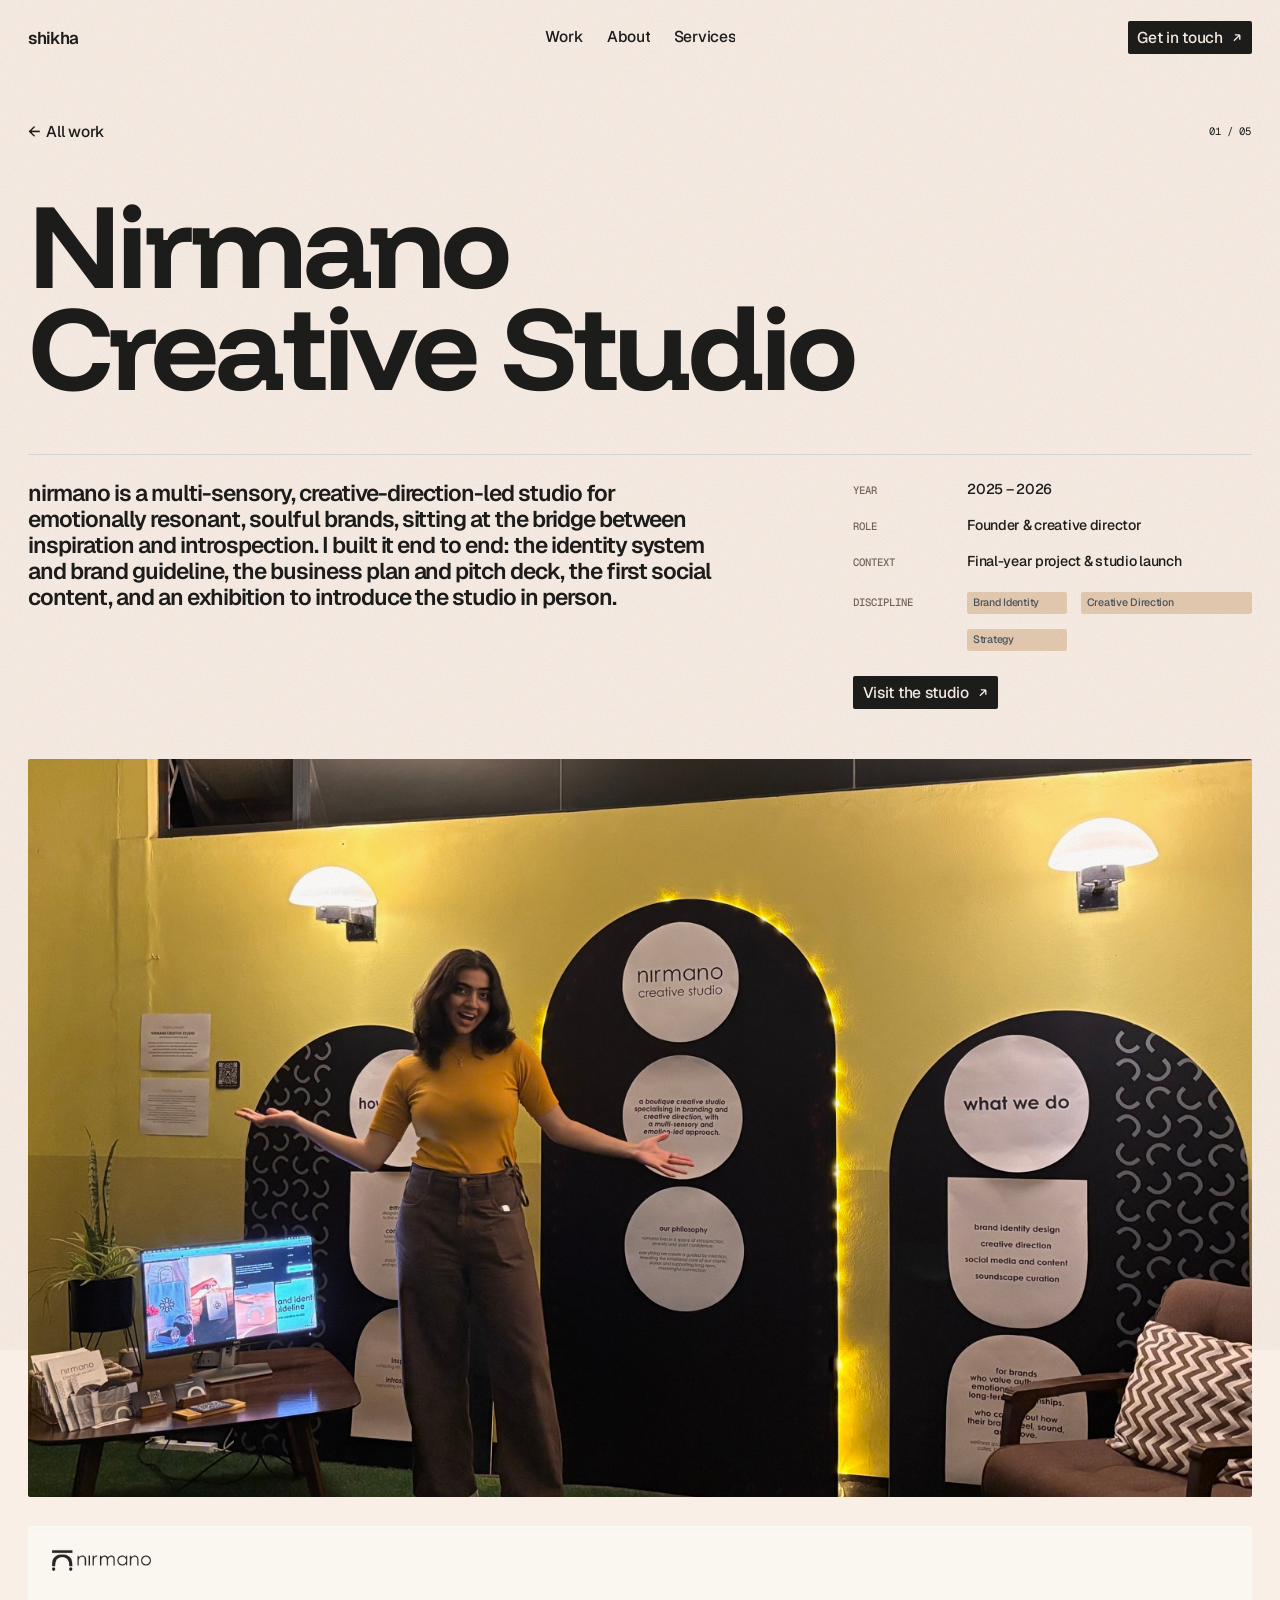
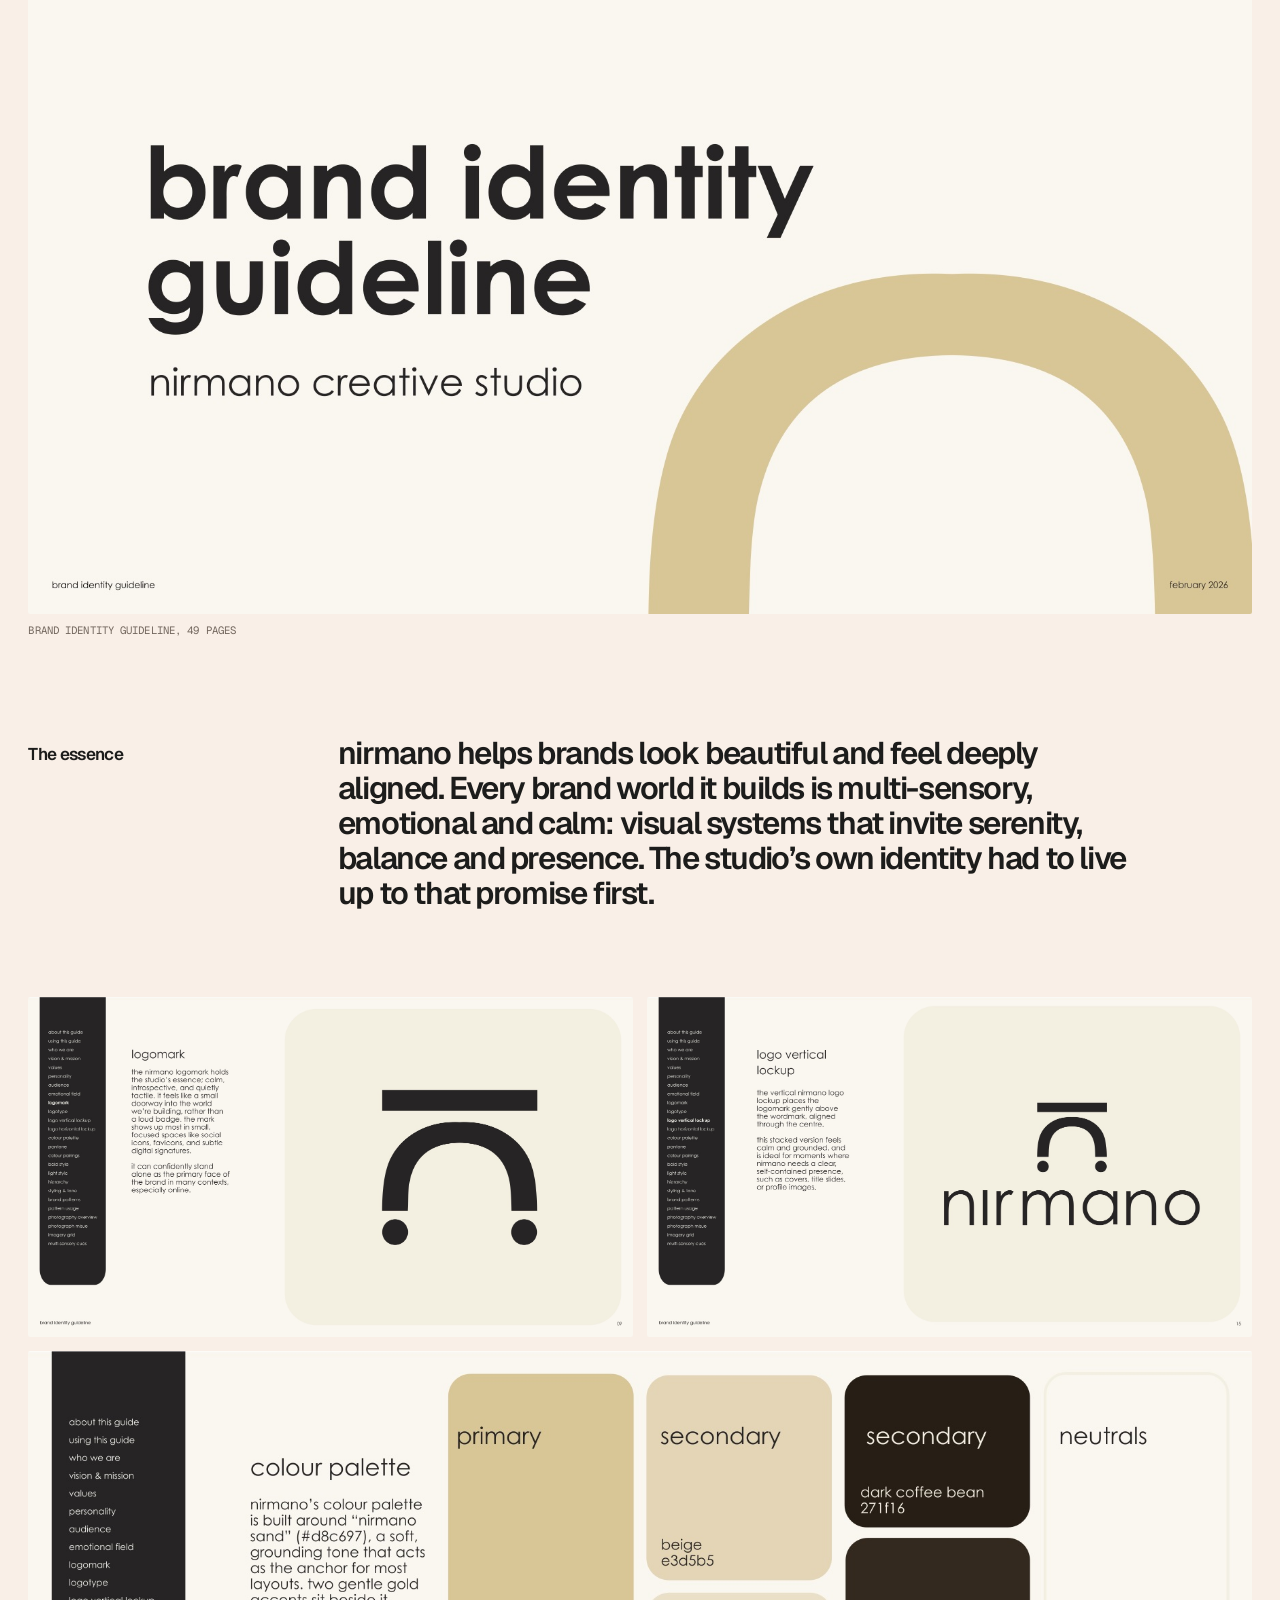
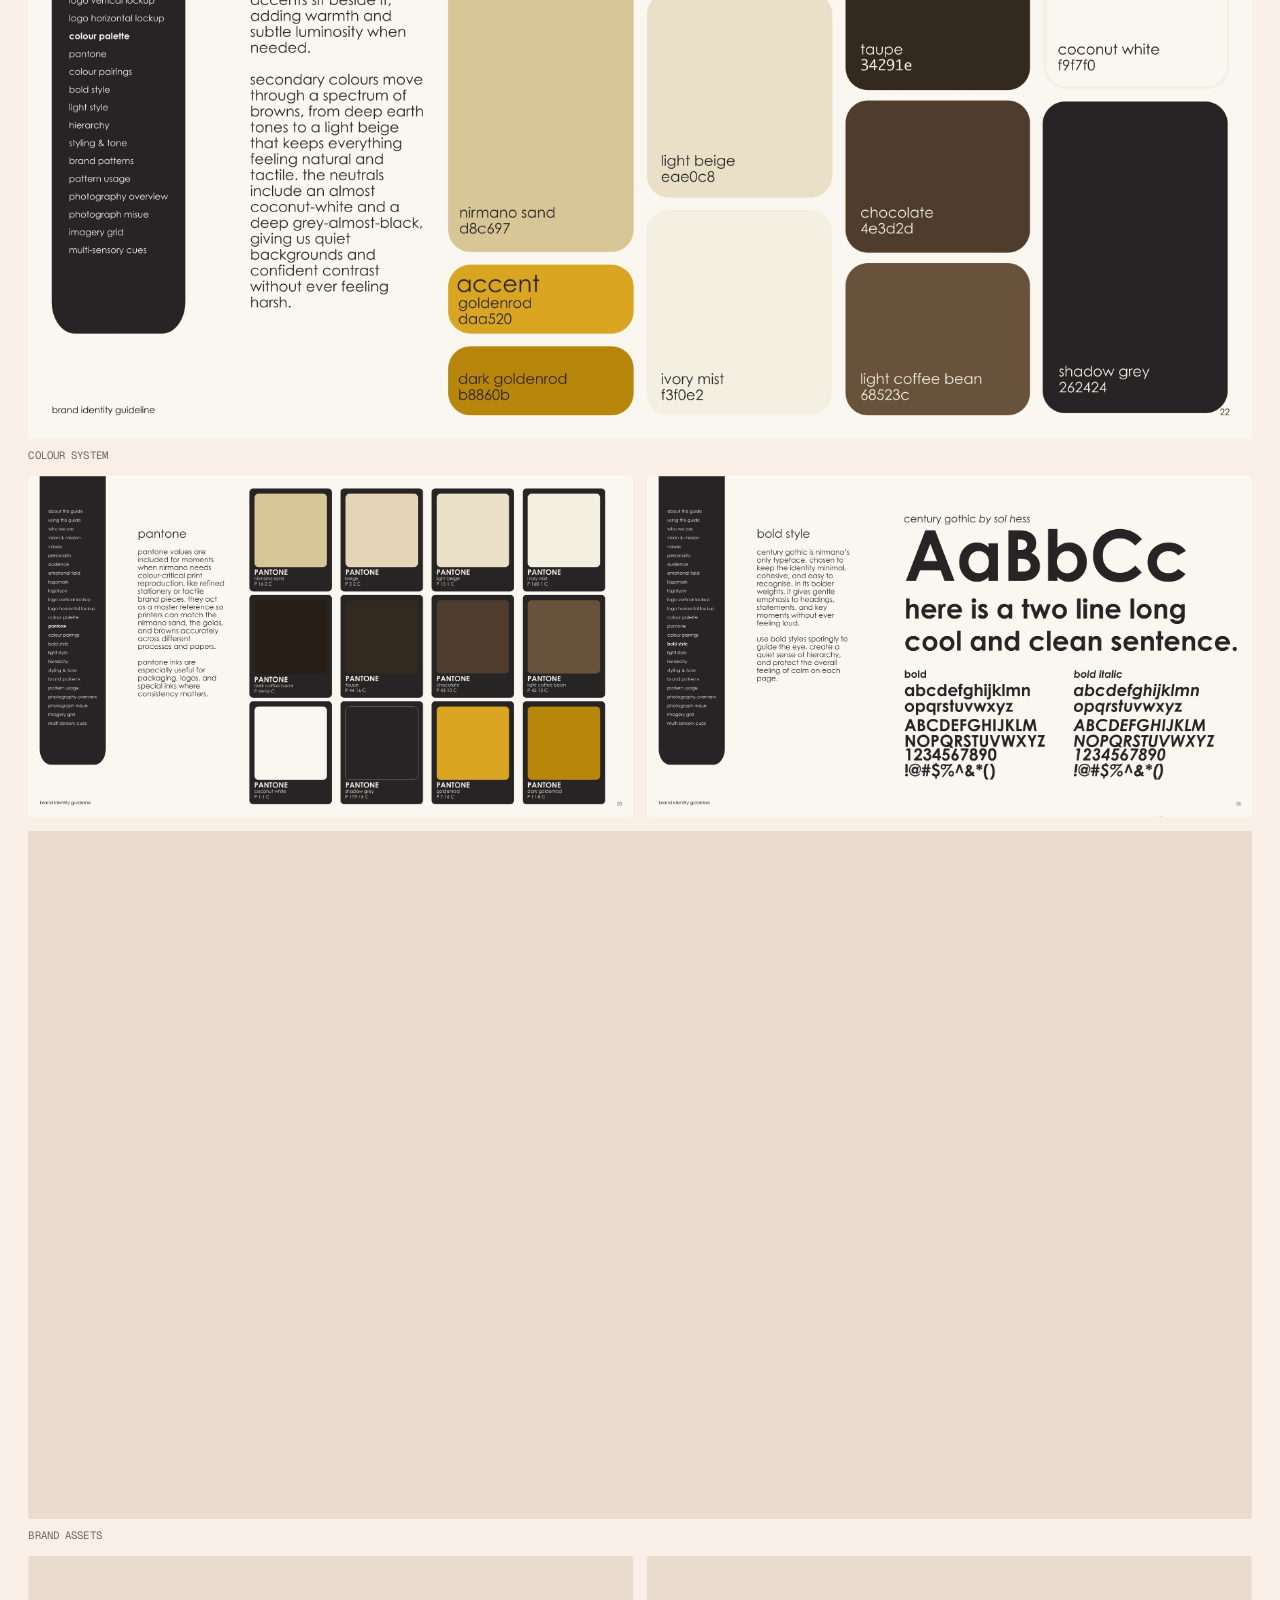
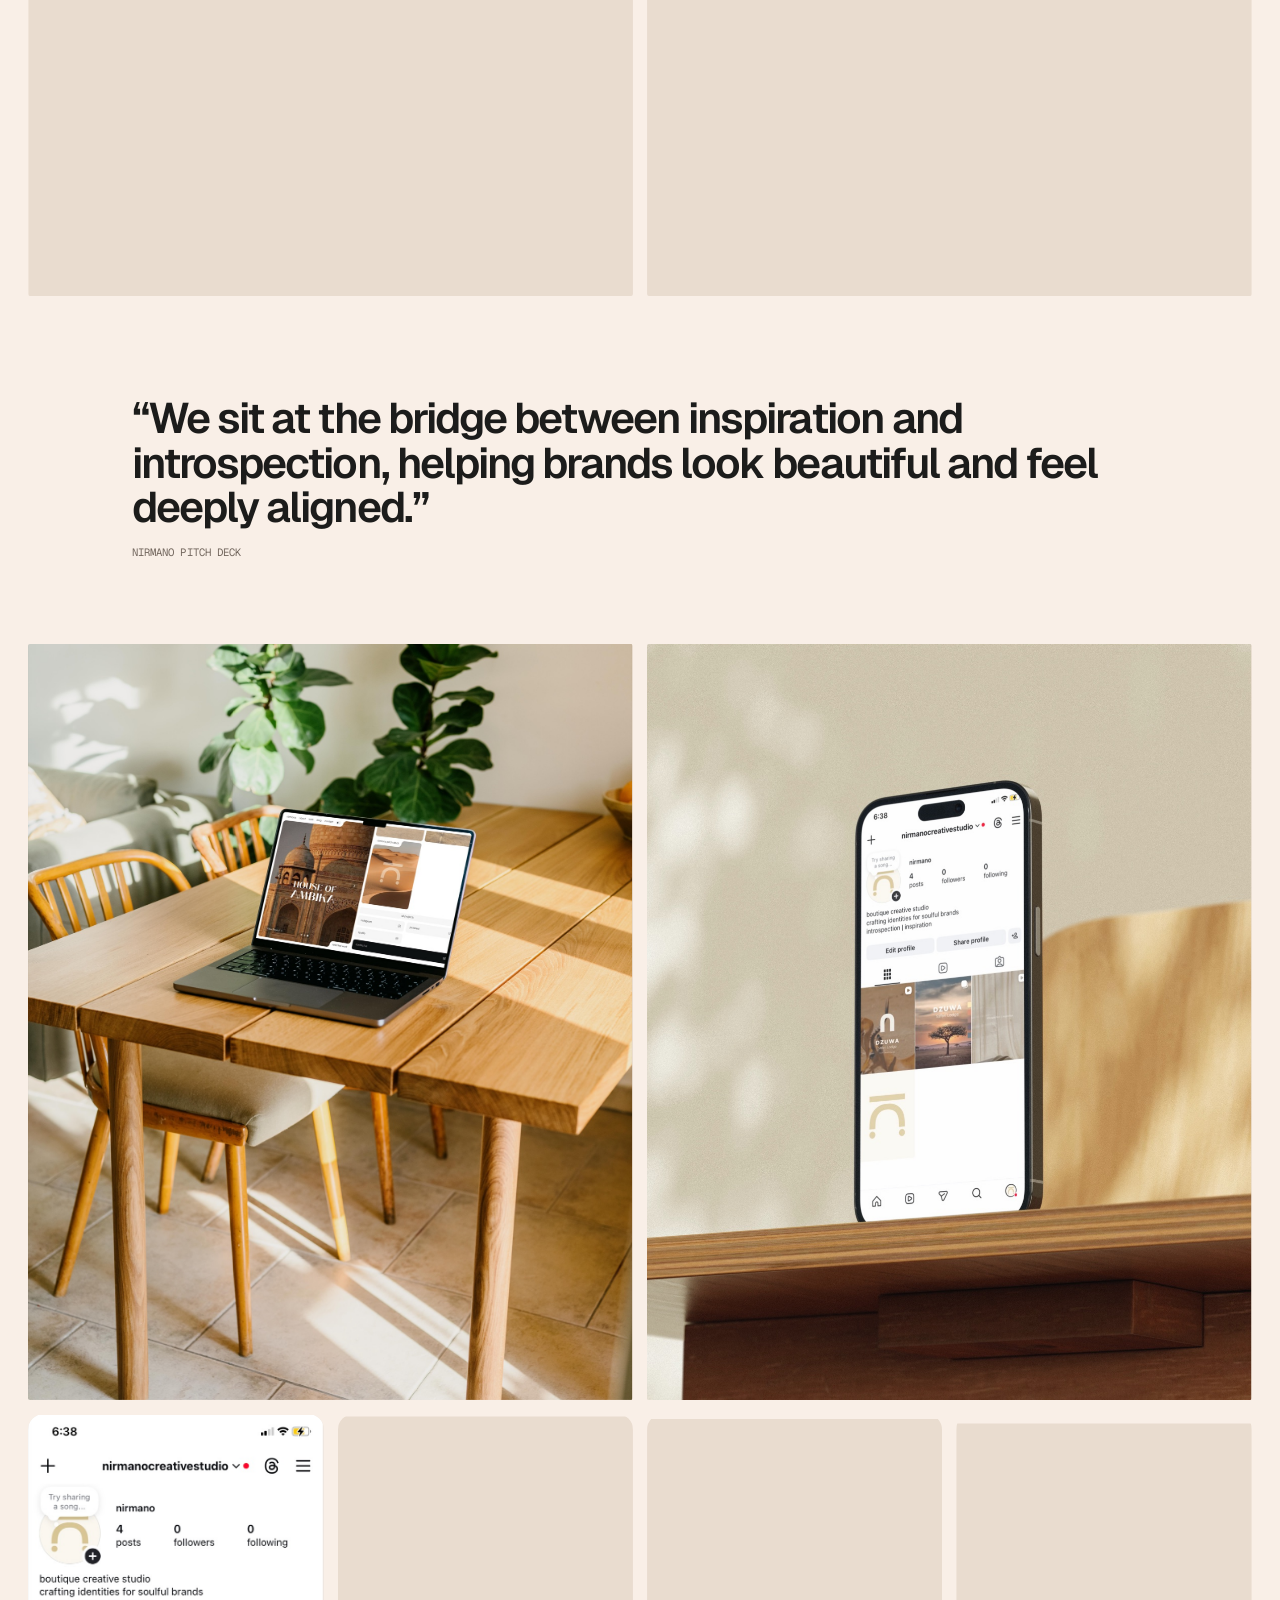
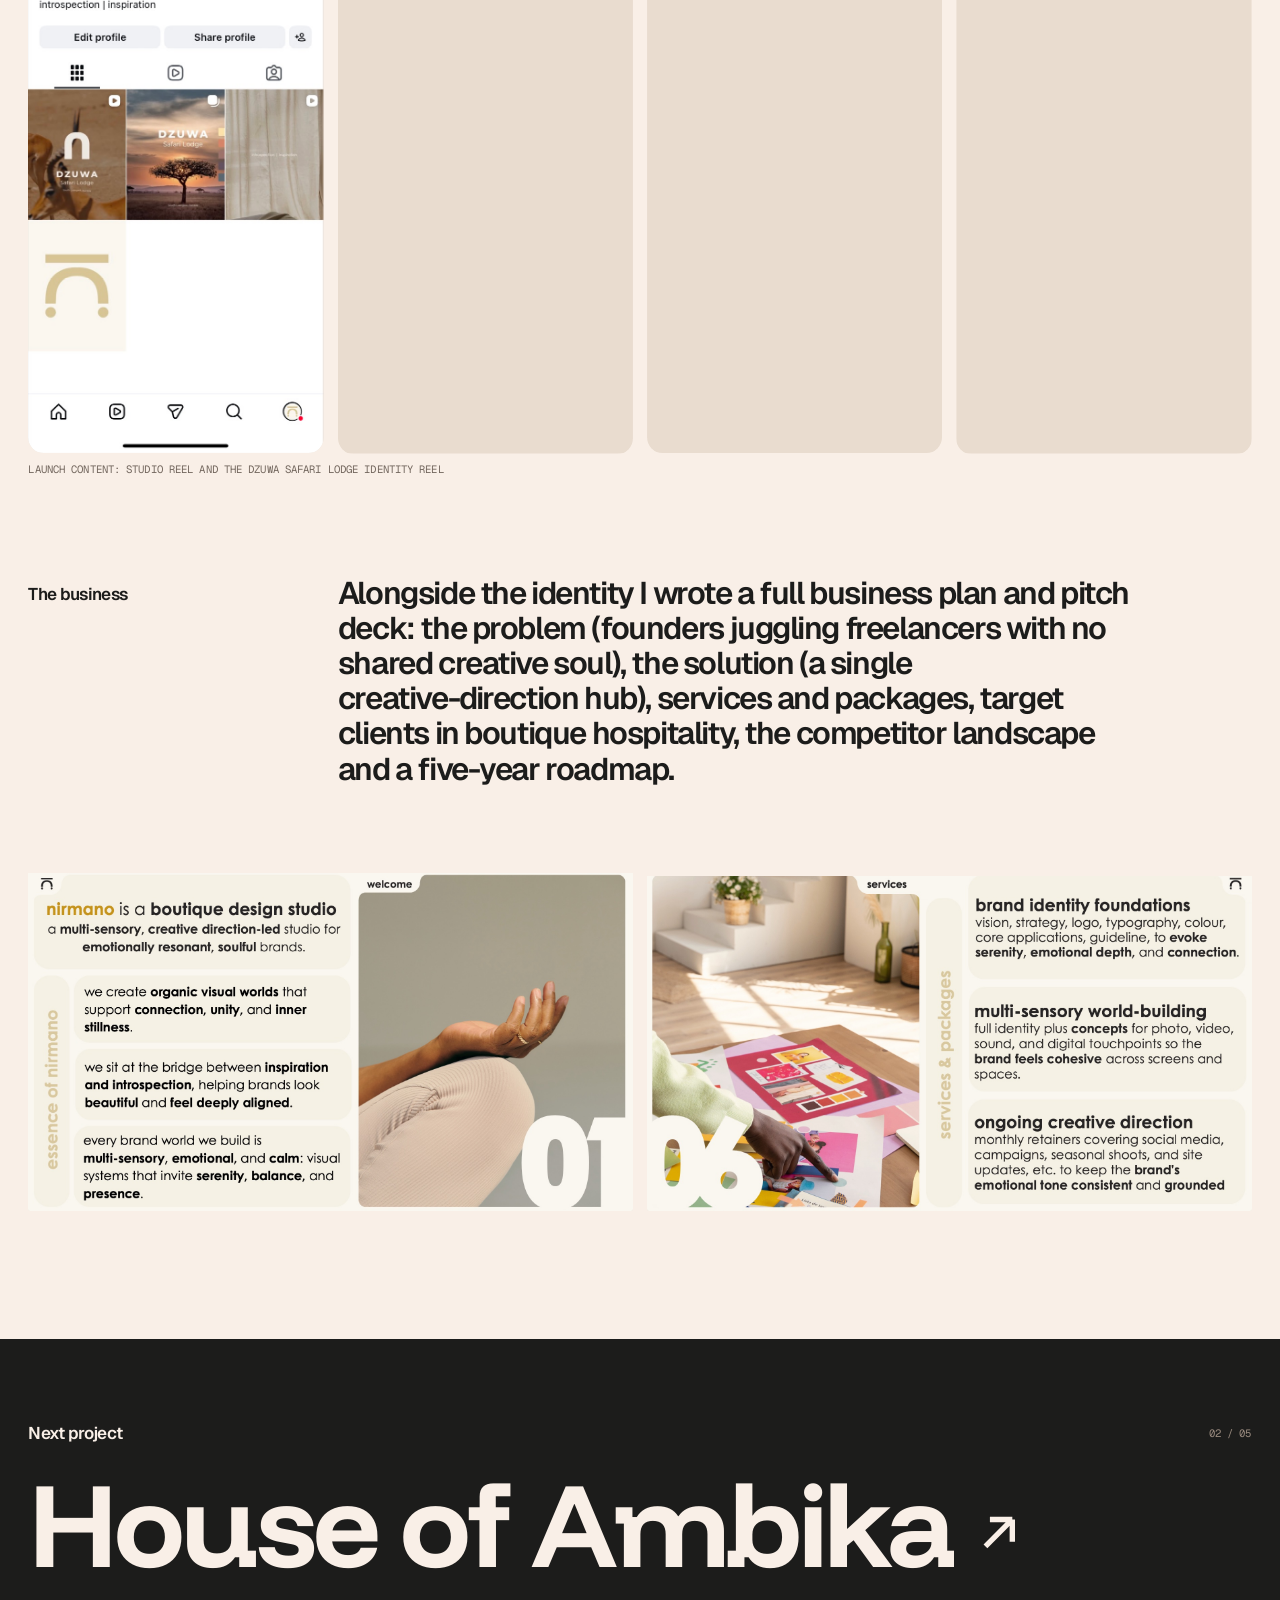
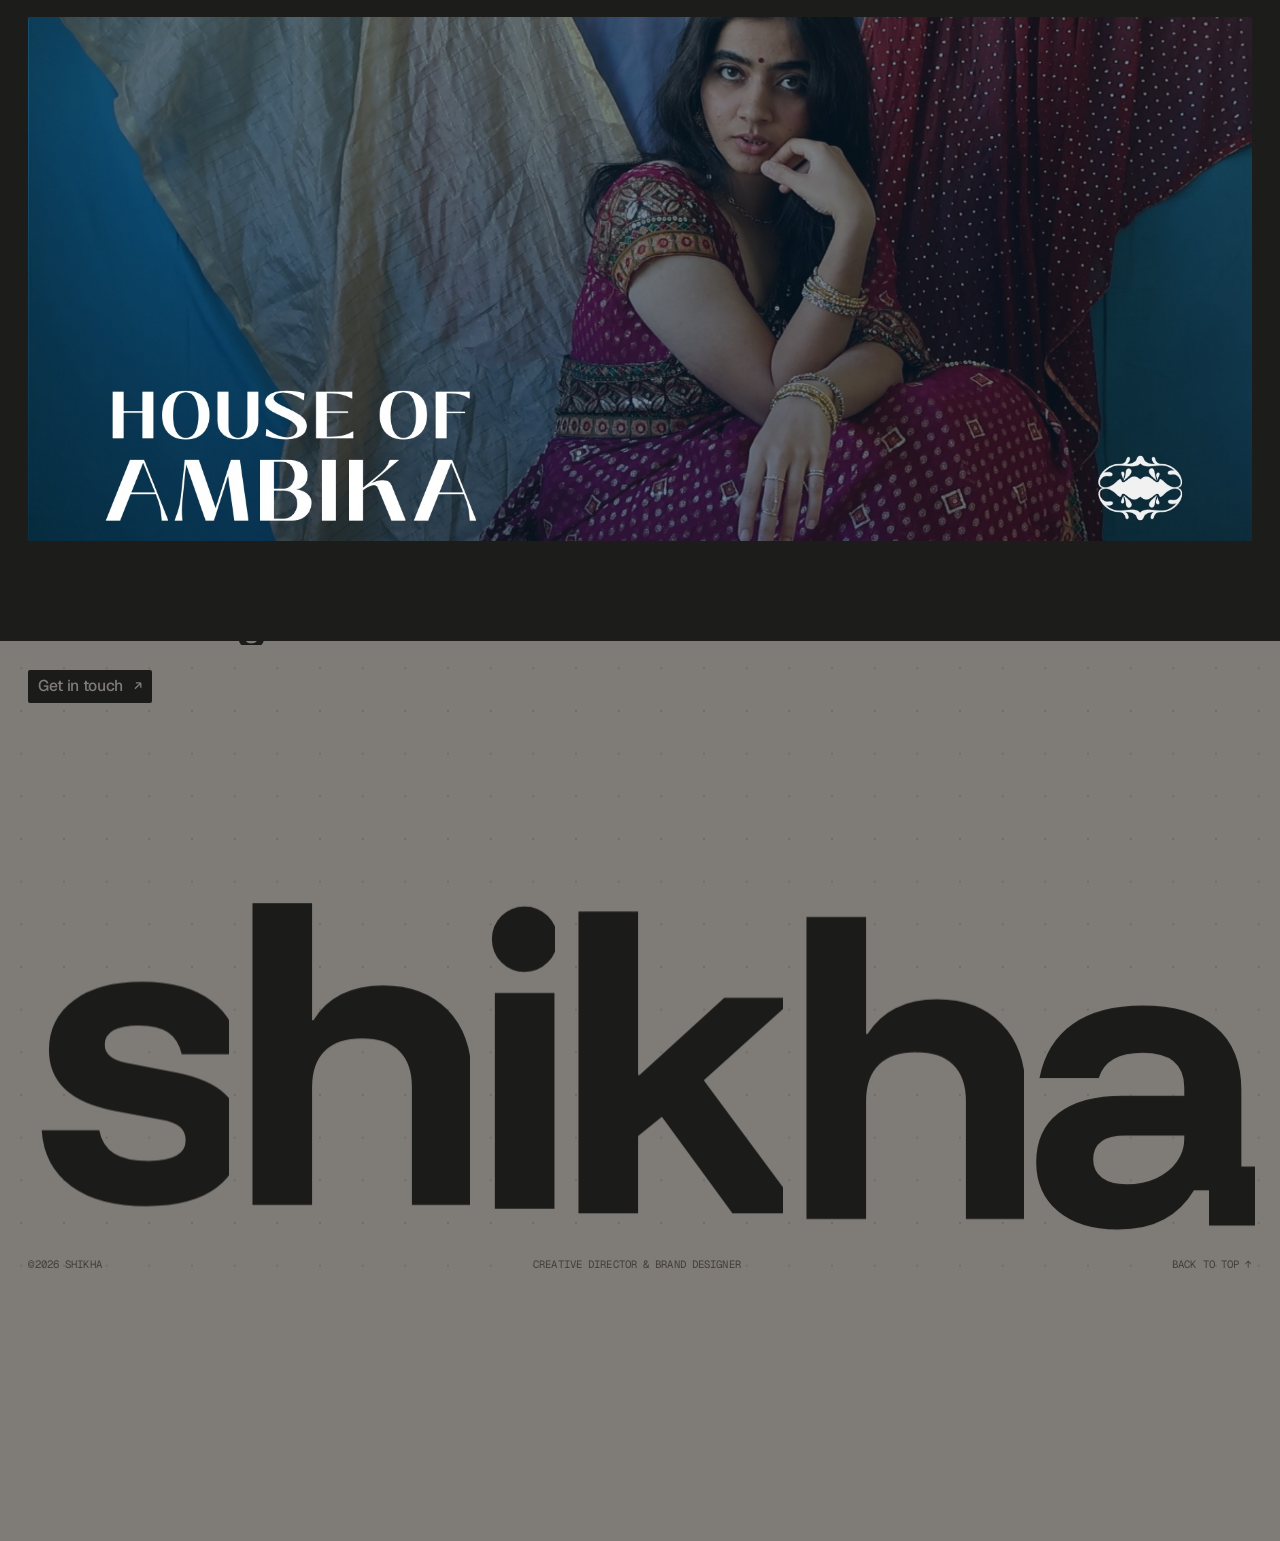
==== work.html @ 26a270e4 "Portfolio site: home, case studies, motion and content Static HTML/CSS/JS portfolio for shikha: WebG" ====
<!DOCTYPE html>
<html lang="en">
<head>
  <meta charset="utf-8">
  <meta name="viewport" content="width=device-width, initial-scale=1, viewport-fit=cover">
  <title>work | shikha</title>
  <meta name="description" content="Case study by shikha, creative director and brand designer.">
  <meta name="theme-color" content="#f9efe7">
  <meta property="og:type" content="article">
  <meta property="og:title" content="shikha | work">
  <meta property="og:image" content="/assets/og.jpg">
  <meta name="twitter:card" content="summary_large_image">
  <link rel="icon" href="assets/favicon.svg" type="image/svg+xml">
  <link rel="apple-touch-icon" href="assets/apple-touch-icon.png">
  <link rel="preconnect" href="https://fonts.googleapis.com">
  <link rel="preconnect" href="https://fonts.gstatic.com" crossorigin>
  <link href="https://fonts.googleapis.com/css2?family=Funnel+Display:wght@400..800&family=Geist+Mono:wght@400;500&family=Geist:wght@300..700&display=swap" rel="stylesheet">
  <link rel="stylesheet" href="css/style.css">
  <script>document.documentElement.classList.add('js');</script>
</head>
<body data-page="project">
  <div class="grain" aria-hidden="true"></div>
  <div data-chrome-top></div>

  <main id="top">
    <section class="cs-hero" data-theme-section="light">
      <div class="container">
        <div class="cs-hero__top">
          <a class="cs-back" href="index.html#work" data-transition-link><span class="cs-back__arrow" aria-hidden="true">←</span> <span data-roll>All work</span></a>
          <span class="mono" data-cs-count></span>
        </div>
        <h1 class="cs-title" data-cs-title></h1>
        <div class="cs-hero__grid">
          <p class="cs-intro" data-cs-intro></p>
          <dl class="cs-facts" data-cs-facts></dl>
        </div>
      </div>
    </section>

    <div class="cs-cover" data-cs-cover></div>

    <section class="cs-body" data-theme-section="light">
      <div class="container" data-cs-blocks></div>
    </section>

    <section class="cs-next section-dark" data-theme-section="dark" data-cs-next></section>
  </main>

  <div data-chrome-bottom></div>

  <script src="js/vendor/gsap.min.js"></script>
  <script src="js/vendor/ScrollTrigger.min.js"></script>
  <script src="js/vendor/SplitText.min.js"></script>
  <script src="js/vendor/lenis.min.js"></script>
  <script src="js/content.js"></script>
  <script src="js/main.js"></script>
</body>
</html>
---- css/style.css ----
/* =====================================================================
   Shikha Jaswal: portfolio
   ===================================================================== */

/* ---------- Tokens & fluid scaling ---------- */
:root {
  --light-bg: #f9efe7;
  --dark-bg: #1c1c1b;
  --lighter-black: #2b2b2b;
  --p: #998a7e;
  --p-dark: #73675e;
  --tag-bg: #e5ccb2;
  --tag-text: #4b5563;
  --divider: #d9d9d9;
  --divider-dark: #34332f;

  --font-sans: 'Geist', Arial, sans-serif;
  --font-mono: 'Geist Mono', ui-monospace, Menlo, monospace;
  --font-display: 'Funnel Display', 'Geist', Arial, sans-serif;

  --ease-out: cubic-bezier(.16, 1, .3, 1);
  --ease-in-out: cubic-bezier(.76, 0, .24, 1);

  --gutter: 2em;
  --gap: 1em;

  /* Fluid type: 16px at a 1440px-wide design, scaling with the viewport */
  --size-unit: 16;
  --size-container-ideal: 1440;
  --size-container-min: 992px;
  --size-container-max: 1920px;
  --size-container: clamp(var(--size-container-min), 100vw, var(--size-container-max));
  --size-font: calc(var(--size-container) / (var(--size-container-ideal) / var(--size-unit)));
}
@media (max-width: 991px) { :root { --size-container-ideal: 834; --size-container-min: 768px; --size-container-max: 991px; } }
@media (max-width: 767px) { :root { --size-container-ideal: 550; --size-container-min: 480px; --size-container-max: 767px; --gutter: 1.25em; } }
@media (max-width: 479px) { :root { --size-container-ideal: 390; --size-container-min: 320px; --size-container-max: 479px; --gutter: 1em; } }

/* ---------- Reset ---------- */
*, *::before, *::after { box-sizing: border-box; }
html, body { margin: 0; padding: 0; }
html { -webkit-text-size-adjust: 100%; background: var(--light-bg); }
body {
  font-family: var(--font-sans);
  font-size: var(--size-font);
  font-weight: 500;
  line-height: 1.4;
  color: var(--dark-bg);
  background: var(--light-bg);
  -webkit-font-smoothing: antialiased;
  -moz-osx-font-smoothing: grayscale;
  overflow-x: clip;
}
h1, h2, h3, h4, p, figure, dl, dd, ol, ul { margin: 0; padding: 0; }
ol, ul { list-style: none; }
a { color: inherit; text-decoration: none; }
button { font: inherit; color: inherit; background: none; border: 0; padding: 0; cursor: pointer; }
img, video { display: block; max-width: 100%; }
::selection { background: var(--tag-bg); color: var(--dark-bg); }
:focus-visible { outline: 2px solid currentColor; outline-offset: 3px; }

/* Lenis */
html.lenis, html.lenis body { height: auto; }
.lenis.lenis-stopped { overflow: clip; }
.lenis.lenis-smooth [data-lenis-prevent] { overscroll-behavior: contain; }

/* Cover the page until JS has rendered (prevents flashes) */
html.js:not(.is-ready) body::after {
  content: ''; position: fixed; inset: 0; z-index: 200; background: var(--light-bg);
}
html.js:not(.is-ready) body[data-page="project"]::after { background: var(--dark-bg); }

/* ---------- Paper grain (whole site) ---------- */
.grain {
  position: fixed; inset: -50%; z-index: 100; pointer-events: none;
  width: 200%; height: 200%;
  background-image: url("data:image/svg+xml,%3Csvg xmlns='http://www.w3.org/2000/svg' width='240' height='240'%3E%3Cfilter id='n'%3E%3CfeTurbulence type='fractalNoise' baseFrequency='.85' numOctaves='3' stitchTiles='stitch'/%3E%3CfeColorMatrix values='0 0 0 0 0.35 0 0 0 0 0.27 0 0 0 0 0.2 0 0 0 .55 0'/%3E%3C/filter%3E%3Crect width='100%25' height='100%25' filter='url(%23n)'/%3E%3C/svg%3E");
  opacity: .22;
  mix-blend-mode: multiply;
}

/* ---------- Layout helpers ---------- */
.container { position: relative; z-index: 1; width: 100%; margin: 0 auto; padding-left: var(--gutter); padding-right: var(--gutter); }
.grid-12 { display: grid; grid-template-columns: repeat(12, minmax(0, 1fr)); column-gap: var(--gap); }
.section-dark { background: var(--dark-bg); color: var(--light-bg); }
.mono { font-family: var(--font-mono); font-size: .75em; font-weight: 400; text-transform: uppercase; letter-spacing: .01em; line-height: 1.2; }
.muted { color: var(--p); }

.label-row { display: grid; grid-template-columns: repeat(12, minmax(0, 1fr)); column-gap: var(--gap); align-items: center; margin-bottom: 2.5em; }
.label { grid-column: 1 / 3; font-size: 1.2em; font-weight: 600; letter-spacing: -.04em; line-height: 1.1; }
.label--light { color: var(--light-bg); }
.label-row__divider { grid-column: 3 / 13; height: 1px; background: var(--divider); transform-origin: left center; }

/* Buttons */
.btn {
  display: inline-flex; align-items: center; gap: .55em;
  background: var(--dark-bg); color: var(--light-bg);
  padding: .4em .55em .4em .6em; border-radius: 2px;
  font-size: 1.1em; font-weight: 500; letter-spacing: -.02em; line-height: 1.3;
  transition: background-color .4s, color .4s;
}
.btn--light { background: var(--light-bg); color: var(--dark-bg); }
.btn__icon { width: .75em; height: .75em; transition: transform .5s var(--ease-out); }
.btn:hover .btn__icon { transform: rotate(45deg); }

.tag { background: var(--tag-bg); color: var(--tag-text); border-radius: .2em; padding: .5em .55em; font-size: .75em; line-height: 1.1; font-weight: 500; white-space: nowrap; }

/* Text roll on hover (letters split by JS) */
.roll { display: inline-flex; overflow: hidden; line-height: 1.3; vertical-align: top; }
.roll__c { display: inline-block; white-space: pre; text-shadow: 0 1.3em currentColor; transition: transform .55s var(--ease-out); transition-delay: calc(var(--i) * 12ms); }
a:hover .roll__c, button:hover .roll__c, [data-roll-hover]:hover .roll__c { transform: translateY(-1.3em); }

/* Underline link */
.u-link { position: relative; }
.u-link::after { content: ''; position: absolute; left: 0; right: 0; bottom: -.05em; height: 1px; background: currentColor; transform: scaleX(0); transform-origin: right; transition: transform .5s var(--ease-out); }
.u-link:hover::after { transform: scaleX(1); transform-origin: left; }

.sr-only { position: absolute !important; width: 1px; height: 1px; padding: 0; margin: -1px; overflow: hidden; clip: rect(0 0 0 0); white-space: nowrap; border: 0; }

/* Split-text helpers */
.line-mask { overflow: clip; padding-bottom: .08em; margin-bottom: -.08em; }

/* =====================================================================
   LOADER
   ===================================================================== */
.loader { position: fixed; inset: 0; z-index: 150; pointer-events: none; }
.loader__bg { position: absolute; inset: 0; background: var(--light-bg); }
.loader__inner { position: absolute; inset: 0; display: grid; place-items: center; }
.loader__word { grid-area: 1 / 1; font-family: var(--font-display); font-weight: 700; font-size: 3.2em; letter-spacing: -.045em; line-height: 1; visibility: hidden; }
.loader__bar { position: absolute; left: var(--gutter); right: var(--gutter); bottom: 2em; height: 1px; background: rgba(28,28,27,.12); }
.loader__progress { height: 100%; background: var(--dark-bg); transform: scaleX(0); transform-origin: left; }
.loader.is-done { display: none; }

/* =====================================================================
   NAV
   ===================================================================== */
.nav {
  position: fixed; top: 0; left: 0; right: 0; z-index: 60;
  display: grid; grid-template-columns: 1fr auto 1fr; align-items: center;
  padding: calc(1.5em + env(safe-area-inset-top, 0px)) var(--gutter) 1.5em;
  color: var(--dark-bg); transition: color .45s;
  pointer-events: none;
}
.nav > * { pointer-events: auto; }
.nav[data-theme-nav="dark"] { color: var(--light-bg); }
.nav__logo { justify-self: start; font-size: 1.2em; font-weight: 600; letter-spacing: -.05em; line-height: 1.2; }
.nav__links { display: flex; gap: 1.5em; font-size: 1.1em; letter-spacing: -.02em; }
.nav__right { justify-self: end; display: flex; align-items: center; gap: .75em; }
.nav .btn { transition: background-color .45s, color .45s; }
.nav[data-theme-nav="dark"] .btn { background: var(--light-bg); color: var(--dark-bg); }
.nav__menu-btn { display: none; font-size: 1.1em; }

.menu {
  position: fixed; inset: 0; z-index: 55; background: var(--dark-bg); color: var(--light-bg);
  display: flex; flex-direction: column; justify-content: flex-end; gap: 2em;
  padding: 6em var(--gutter) calc(2em + env(safe-area-inset-bottom, 0px));
  clip-path: inset(0 0 100% 0); transition: clip-path .7s var(--ease-in-out); visibility: hidden;
}
.menu.is-open { clip-path: inset(0 0 0 0); visibility: visible; }
.menu__links { display: flex; flex-direction: column; gap: .1em; font-size: 3.4em; font-weight: 600; letter-spacing: -.05em; line-height: 1.05; }
.menu__social { display: flex; gap: 1.25em; font-size: 1.1em; color: var(--p); }

/* =====================================================================
   HERO
   ===================================================================== */
.hero { position: relative; height: 100svh; min-height: 34em; overflow: hidden; background: var(--light-bg); display: flex; flex-direction: column; }
.hero__gl { position: absolute; inset: 0; width: 100%; height: 100%; }
.hero__center {
  position: relative; flex: 1 1 auto; z-index: 2;
  display: flex; flex-direction: column; align-items: center; justify-content: center; gap: 1.2em;
  padding: 5em var(--gutter) 1.5em; text-align: center; pointer-events: none;
}
.hero__title, .hero__text { font-size: 1.3em; font-weight: 600; letter-spacing: -.04em; line-height: 1.2; max-width: 27em; }
.hero__title span { display: block; }
.hero__bottom { position: relative; z-index: 2; padding-bottom: 1.25em; }
.hero__label-row { display: flex; justify-content: space-between; align-items: flex-end; }
.hero__divider { height: 1px; background: rgba(28,28,27,.25); margin: .9em 0 .6em; transform-origin: left center; }
.hero__scroll { color: var(--p-dark); }

.bigname {
  font-family: var(--font-display); font-weight: 700; letter-spacing: -.055em; line-height: .78;
  white-space: nowrap; display: flex; justify-content: space-between; gap: .25em;
  font-size: 15vw; /* refined by JS to fit the width exactly */
  padding-top: .06em;
}
.bigname__word { display: inline-flex; }
.bigname .char-mask { overflow: clip; display: inline-block; padding-bottom: .2em; margin-bottom: -.2em; }
.bigname .char { display: inline-block; will-change: transform; }

/* =====================================================================
   SHUTTER TRANSITIONS
   ===================================================================== */
.shutter { position: absolute; inset: 0; z-index: 10; pointer-events: none; display: flex; flex-direction: column; }
.shutter--top { bottom: auto; height: 100vh; }
.shutter--bottom { top: auto; height: 100vh; }
.shutter__row { flex: 1 1 0; background: var(--dark-bg); transform: scaleY(0); margin-bottom: -1px; will-change: transform; }
.shutter[data-shutter-color="light"] .shutter__row { background: var(--light-bg); }
.shutter[data-shutter="reveal"] .shutter__row { transform: scaleY(1); transform-origin: top center; }
.shutter[data-shutter="cover"] .shutter__row { transform-origin: bottom center; }

/* =====================================================================
   STICKY STATEMENTS
   ===================================================================== */
.sticky { position: relative; height: 320vh; background: var(--dark-bg); margin-top: -1px; }
.sticky__container { position: sticky; top: 0; height: 100vh; height: 100svh; display: flex; align-items: center; justify-content: center; padding: 0 var(--gutter); }
.sticky__inner { display: grid; width: 100%; max-width: 50em; text-align: center; }
.sticky__el {
  grid-area: 1 / 1; align-self: center;
  color: var(--light-bg); font-size: 3.6em; font-weight: 600; letter-spacing: -.045em; line-height: 1.02;
  user-select: none; visibility: hidden; text-wrap: balance;
}
.sticky__el .word { white-space: nowrap; }

/* =====================================================================
   WORK
   ===================================================================== */
.work { position: relative; background: var(--light-bg); padding: 7em 0 4em; }
.work__list { display: flex; flex-direction: column; }
.work__item { display: grid; grid-template-columns: repeat(12, minmax(0, 1fr)); column-gap: var(--gap); cursor: pointer; }
.work__media { grid-column: 3 / 9; position: relative; overflow: clip; border-radius: 2px; aspect-ratio: 3 / 2; background: #e9dccf; }
.work__parallax { position: absolute; left: 0; right: 0; top: -9%; bottom: -9%; }
.work__img { width: 100%; height: 100%; object-fit: cover; transition: filter .45s, transform 1.2s var(--ease-out); }
.work__video, .work__slides { position: absolute; inset: 0; z-index: 2; opacity: 0; transition: opacity .45s; pointer-events: none; }
.work__video { width: 100%; height: 100%; object-fit: cover; }
.work__slides img { position: absolute; inset: 0; width: 100%; height: 100%; object-fit: cover; opacity: 0; }
.work__slides img.is-active { opacity: 1; }
.work__item.is-hover .work__img { filter: blur(6px); transform: scale(1.04); }
.work__item.is-hover .work__video, .work__item.is-hover .work__slides { opacity: 1; }

.work__desc { grid-column: 9 / 13; display: flex; flex-direction: column; justify-content: space-between; gap: 2em; }
.work__head { display: flex; flex-direction: column; gap: 1.5em; letter-spacing: -.04em; }
.work__num { font-family: var(--font-mono); font-size: .75em; line-height: 1; color: var(--p-dark); letter-spacing: 0; }
.work__title { font-size: 2em; font-weight: 600; line-height: 1.05; }
.work__p { color: var(--p-dark); line-height: 1.25; max-width: 23.5em; letter-spacing: -.02em; }
.work__meta { display: flex; flex-direction: column; gap: 1em; }
.work__year { color: var(--p-dark); }
.work__tags { display: flex; flex-wrap: wrap; gap: .5em; }
.work__divider-row { display: grid; grid-template-columns: repeat(12, minmax(0, 1fr)); column-gap: var(--gap); }
.work__divider { grid-column: 3 / 13; height: 1px; background: var(--divider); margin: 2.5em 0; transform-origin: left center; }

/* Custom cursor */
.cursor { position: fixed; top: 0; left: 0; z-index: 90; pointer-events: none; }
.cursor__pill {
  display: inline-flex; align-items: center; gap: .5em;
  background: var(--dark-bg); color: var(--light-bg);
  padding: .5em .65em; border-radius: 2px; font-size: .95em; font-weight: 500; letter-spacing: -.02em; white-space: nowrap;
  transform: translate(14px, 14px) scale(0); transform-origin: top left;
  transition: transform .45s var(--ease-out), background-color .3s, color .3s;
}
.cursor[data-state="active"] .cursor__pill { transform: translate(14px, 14px) scale(1); }
.cursor[data-state="active-edge"] .cursor__pill { transform: translate(calc(-100% - 14px), 14px) scale(1); transform-origin: top right; }
.cursor[data-theme="on-image"] .cursor__pill { background: var(--light-bg); color: var(--dark-bg); }

/* =====================================================================
   ABOUT
   ===================================================================== */
.about { position: relative; background: var(--light-bg); padding: 5em 0 16em; }
.about__grid { display: grid; grid-template-columns: repeat(12, minmax(0, 1fr)); column-gap: var(--gap); align-items: start; }
.about__portrait { grid-column: 3 / 6; position: relative; overflow: clip; border-radius: 2px; aspect-ratio: 2 / 3; background: #ece2d8; }
.about__portrait img, .about__photo-media img { position: absolute; left: 0; width: 100%; top: -8%; height: 116%; object-fit: cover; }
.about__content { grid-column: 7 / 13; display: flex; flex-direction: column; gap: 3em; }
.about__lead { font-size: 2.3em; font-weight: 600; letter-spacing: -.045em; line-height: 1.08; }
.about__facts { display: grid; grid-template-columns: 1fr 1fr; gap: 1.75em var(--gap); border-top: 1px solid var(--divider); padding-top: 1.75em; }
.about__facts div { display: flex; flex-direction: column; gap: .5em; }
.about__facts dt { font-family: var(--font-mono); font-size: .75em; text-transform: uppercase; color: var(--p-dark); }
.about__facts dd { font-size: 1.05em; line-height: 1.3; letter-spacing: -.02em; }
.about__photos { display: grid; grid-template-columns: repeat(12, minmax(0, 1fr)); column-gap: var(--gap); margin-top: 9em; align-items: start; }
.about__photo { display: flex; flex-direction: column; gap: .7em; }
.about__photo-media { position: relative; overflow: clip; border-radius: 2px; background: #ece2d8; }
.about__photo:nth-child(1) { grid-column: 1 / 4; margin-top: 12em; }
.about__photo:nth-child(1) .about__photo-media { aspect-ratio: 2 / 3; }
.about__photo:nth-child(2) { grid-column: 5 / 10; }
.about__photo:nth-child(2) .about__photo-media { aspect-ratio: 16 / 10; }
.about__photo:nth-child(3) { grid-column: 10 / 13; margin-top: 22em; }
.about__photo:nth-child(3) .about__photo-media { aspect-ratio: 4 / 5; }
.about__photo figcaption { display: flex; gap: 1em; color: var(--p-dark); }

/* =====================================================================
   SERVICES
   ===================================================================== */
.services { position: relative; padding: 6em 0 7em; margin-top: -1px; }
.services__grid { display: grid; grid-template-columns: repeat(12, minmax(0, 1fr)); column-gap: 2em; align-items: start; }
.services__media { grid-column: 1 / 6; position: sticky; top: 6em; aspect-ratio: 4 / 5; border-radius: 2px; overflow: hidden; background: var(--lighter-black); }
.services__item { position: absolute; inset: 0; clip-path: inset(100% 0 0 0); }
.services__item.is-active { z-index: 2; }
.services__item img, .services__item video { width: 100%; height: 100%; object-fit: cover; }
.services__content { grid-column: 7 / 13; display: flex; flex-direction: column; min-height: 100%; }
.services__list { margin-top: 1.1em; display: flex; flex-direction: column; gap: .12em; font-size: 3.8em; font-weight: 600; letter-spacing: -.05em; line-height: .95; }
.services__list li { display: flex; align-items: flex-start; gap: .35em; opacity: .28; transition: opacity .45s; cursor: default; padding-bottom: .06em; }
.services__list li.is-active { opacity: 1; }
.services__list .services__num { font-family: var(--font-mono); font-size: .2em; font-weight: 400; letter-spacing: 0; padding-top: .35em; color: var(--p); }
.services__detail { margin-top: 2em; max-width: 26em; min-height: 4em; color: var(--p); font-size: 1.15em; line-height: 1.3; letter-spacing: -.02em; }
.services__note { margin-top: 5em; padding-top: 1.5em; border-top: 1px solid var(--divider-dark); max-width: 30em; display: flex; flex-direction: column; gap: .75em; letter-spacing: -.02em; line-height: 1.3; }
.services__note strong { font-size: 1.3em; font-weight: 600; letter-spacing: -.04em; line-height: 1.15; }
.services__note p { color: var(--p); }

/* =====================================================================
   FAQ
   ===================================================================== */
.faq { position: relative; padding: 5em 0 9em; margin-top: -1px; }
.faq__grid { display: grid; grid-template-columns: repeat(12, minmax(0, 1fr)); column-gap: var(--gap); align-items: start; }
.faq__title-wrap { grid-column: 1 / 6; position: sticky; top: 7em; }
.faq__title { margin-top: .6em; font-size: 3.6em; font-weight: 600; letter-spacing: -.05em; line-height: 1.02; max-width: 8em; }
.faq__list { grid-column: 7 / 13; margin-top: 4.5em; border-bottom: 1px solid var(--divider-dark); }
.faq__item { border-top: 1px solid var(--divider-dark); }
.faq__q { width: 100%; display: flex; justify-content: space-between; align-items: center; gap: 1em; padding: 1.15em 0; text-align: left; font-size: 1.25em; font-weight: 500; letter-spacing: -.03em; line-height: 1.25; }
.faq__icon { position: relative; flex: 0 0 auto; width: .8em; height: .8em; }
.faq__icon::before, .faq__icon::after { content: ''; position: absolute; left: 0; right: 0; top: 50%; height: 1.5px; margin-top: -.75px; background: currentColor; transition: transform .5s var(--ease-out); }
.faq__icon::after { transform: rotate(90deg); }
.faq__item.is-open .faq__icon::after { transform: rotate(0deg); }
.faq__a { height: 0; overflow: hidden; }
.faq__a p { padding: 0 2.5em 1.6em 0; color: var(--p); line-height: 1.4; max-width: 34em; letter-spacing: -.01em; font-size: 1.05em; }
.faq__cta { grid-column: 7 / 13; margin-top: 3em; display: flex; justify-content: space-between; align-items: flex-end; gap: 2em; }
.faq__cta-text { display: flex; flex-direction: column; font-size: 1.5em; font-weight: 600; letter-spacing: -.04em; line-height: 1.1; }

/* =====================================================================
   FOOTER
   ===================================================================== */
.footer { position: relative; overflow: hidden; background: var(--light-bg); color: var(--dark-bg); }
.footer__inner { position: relative; min-height: 100svh; display: flex; flex-direction: column; justify-content: space-between; gap: 5em; padding: 7em var(--gutter) calc(1.25em + env(safe-area-inset-bottom, 0px)); }
.footer__dots { position: absolute; inset: 0; width: 100%; height: 100%; pointer-events: none; }
.footer__top { position: relative; display: grid; grid-template-columns: repeat(12, minmax(0, 1fr)); column-gap: var(--gap); row-gap: 4em; }
.footer__cta { grid-column: 1 / 7; display: flex; flex-direction: column; align-items: flex-start; gap: 1.75em; }
.footer__cta h2 { font-size: 3.6em; font-weight: 600; letter-spacing: -.05em; line-height: 1.02; max-width: 9.5em; }
.footer__cols { grid-column: 8 / 13; display: grid; grid-template-columns: repeat(3, minmax(0, 1fr)); gap: var(--gap); }
.footer__col { display: flex; flex-direction: column; align-items: flex-start; gap: .35em; font-size: 1.1em; letter-spacing: -.02em; }
.footer__col .mono { color: var(--p-dark); margin-bottom: .9em; font-size: .7em; }
.footer__copy-email { color: var(--p-dark); font-size: .85em; text-align: left; overflow-wrap: anywhere; }
.footer__bottom-wrap { position: relative; display: flex; flex-direction: column; gap: calc(1.25em + 3.4vw); }
.footer__bottom { display: flex; justify-content: space-between; align-items: center; gap: 1em; color: var(--p-dark); }
.footer__dark { position: absolute; inset: 0; background: var(--dark-bg); pointer-events: none; opacity: 0; z-index: 3; }

/* =====================================================================
   MODAL (Get in touch)
   ===================================================================== */
.modal { position: fixed; inset: 0; z-index: 95; display: grid; place-items: center; padding: var(--gutter); visibility: hidden; pointer-events: none; }
.modal.is-open { visibility: visible; pointer-events: auto; }
.modal__backdrop { position: absolute; inset: 0; background: rgba(28, 28, 27, .45); backdrop-filter: blur(8px); -webkit-backdrop-filter: blur(8px); opacity: 0; transition: opacity .5s; }
.modal.is-open .modal__backdrop { opacity: 1; }
.modal__card {
  position: relative; width: 100%; max-width: 42em; max-height: 90svh; overflow: auto;
  background: var(--dark-bg); color: var(--light-bg); border: 1px solid var(--lighter-black); border-radius: .5em;
  padding: 1.75em; display: flex; flex-direction: column; gap: 2.5em;
  transform: translateY(1.5em) scale(.98); opacity: 0; transition: transform .6s var(--ease-out), opacity .4s;
}
.modal.is-open .modal__card { transform: none; opacity: 1; }
.modal__head { display: flex; justify-content: space-between; align-items: flex-start; gap: 1em; }
.modal__close { width: 2em; height: 2em; display: grid; place-items: center; border-radius: 2px; background: var(--lighter-black); transition: transform .5s var(--ease-out); }
.modal__close:hover { transform: rotate(90deg); }
.modal__close svg { width: .9em; height: .9em; }
.modal__title { font-size: 2.8em; font-weight: 600; letter-spacing: -.05em; line-height: 1.02; }
.modal__text { color: var(--p); font-size: 1.1em; line-height: 1.35; max-width: 28em; letter-spacing: -.02em; }
.modal__rows { display: flex; flex-direction: column; }
.modal__row { display: flex; justify-content: space-between; align-items: center; gap: 1em; padding: 1em 0; border-top: 1px solid var(--lighter-black); font-size: 1.35em; letter-spacing: -.03em; }
.modal__row:last-child { border-bottom: 1px solid var(--lighter-black); }
.modal__row .mono { color: var(--p); font-size: .55em; }
.modal__row-left { display: flex; flex-direction: column; gap: .2em; }
.modal__copy { font-family: var(--font-mono); font-size: .55em; text-transform: uppercase; padding: .6em .7em; border-radius: 2px; background: var(--lighter-black); white-space: nowrap; }
.modal__arrow { width: .7em; height: .7em; transition: transform .5s var(--ease-out); }
.modal__row:hover .modal__arrow { transform: rotate(45deg); }

/* =====================================================================
   PAGE TRANSITION
   ===================================================================== */
.transition { position: fixed; inset: 0; z-index: 140; pointer-events: none; display: flex; flex-direction: column; }
.transition__row { flex: 1 1 0; background: var(--dark-bg); transform: scaleY(0); transform-origin: bottom center; margin-bottom: -1px; }
body[data-page="project"] .transition__row { transform: scaleY(1); }

/* =====================================================================
   CASE STUDY
   ===================================================================== */
.cs-hero { padding: 8.5em 0 3.5em; background: var(--light-bg); }
.cs-hero__top { display: flex; justify-content: space-between; align-items: center; margin-bottom: 3.5em; }
.cs-back { display: inline-flex; align-items: center; gap: .4em; font-size: 1.1em; letter-spacing: -.02em; }
.cs-back__arrow { transition: transform .5s var(--ease-out); }
.cs-back:hover .cs-back__arrow { transform: translateX(-.25em); }
.cs-title { font-family: var(--font-display); font-weight: 700; font-size: 8.4em; letter-spacing: -.035em; line-height: .86; text-wrap: balance; padding-bottom: .05em; }
.cs-hero__grid { display: grid; grid-template-columns: repeat(12, minmax(0, 1fr)); column-gap: var(--gap); margin-top: 3.5em; padding-top: 1.75em; border-top: 1px solid var(--divider); }
.cs-intro { grid-column: 1 / 8; font-size: 1.6em; font-weight: 600; letter-spacing: -.045em; line-height: 1.15; }
.cs-facts { grid-column: 9 / 13; display: flex; flex-direction: column; gap: 1.25em; }
.cs-facts div { display: grid; grid-template-columns: 7em 1fr; gap: 1em; align-items: baseline; }
.cs-facts dt { font-family: var(--font-mono); font-size: .75em; text-transform: uppercase; color: var(--p-dark); }
.cs-facts dd { letter-spacing: -.02em; line-height: 1.3; }
.cs-facts .work__tags { margin-top: .25em; }
.cs-facts .btn { align-self: flex-start; margin-top: .5em; }

.cs-cover { position: relative; margin: 0 var(--gutter); height: 82vh; min-height: 26em; overflow: clip; border-radius: 2px; background: #e9dccf; }
.cs-cover img { position: absolute; left: 0; width: 100%; top: -10%; height: 120%; object-fit: cover; }

.cs-body { padding: 1em 0 9em; background: var(--light-bg); }
.cs-block { margin-top: var(--gap); }
.cs-block--text, .cs-block--quote { margin: 7em 0 6em; }
.cs-media { position: relative; overflow: clip; border-radius: 2px; background: #e9dccf; }
.cs-media img, .cs-media video { width: 100%; height: auto; }
.cs-media--fill img, .cs-media--fill video { position: absolute; inset: 0; height: 100%; object-fit: cover; }
.cs-fig { display: flex; flex-direction: column; gap: .7em; }
.cs-fig figcaption { color: var(--p-dark); }
.cs-pair { display: grid; grid-template-columns: 1fr 1fr; gap: var(--gap); align-items: start; }
.cs-text { display: grid; grid-template-columns: repeat(12, minmax(0, 1fr)); column-gap: var(--gap); }
.cs-text h2 { grid-column: 1 / 4; font-size: 1.2em; font-weight: 600; letter-spacing: -.04em; padding-top: .4em; }
.cs-text p { grid-column: 4 / 12; font-size: 2.2em; font-weight: 600; letter-spacing: -.045em; line-height: 1.12; }
.cs-quote { display: grid; grid-template-columns: repeat(12, minmax(0, 1fr)); column-gap: var(--gap); }
.cs-quote blockquote { grid-column: 2 / 12; margin: 0; font-size: 3em; font-weight: 600; letter-spacing: -.045em; line-height: 1.05; }
.cs-quote cite { grid-column: 2 / 12; margin-top: 1.5em; font-style: normal; color: var(--p-dark); }
.cs-reels { display: grid; grid-template-columns: repeat(4, minmax(0, 1fr)); gap: var(--gap); }
.cs-reels .cs-media { aspect-ratio: 9 / 19.5; border-radius: 1.1em; }
.cs-video { position: relative; }
.cs-video__btn { position: absolute; right: 1em; bottom: 1em; z-index: 2; }

.cs-next { position: relative; padding: 6em 0 7em; overflow: hidden; }
.cs-next__link { display: block; }
.cs-next__top { display: flex; justify-content: space-between; align-items: center; margin-bottom: 2em; color: var(--p); }
.cs-next__title { font-family: var(--font-display); font-weight: 700; font-size: 8.4em; letter-spacing: -.035em; line-height: .86; display: inline-flex; align-items: flex-end; gap: .15em; text-wrap: balance; }
.cs-next__arrow { width: .45em; height: .45em; margin-bottom: .12em; transition: transform .6s var(--ease-out); flex: 0 0 auto; }
.cs-next__link:hover .cs-next__arrow { transform: rotate(45deg); }
.cs-next__media { margin-top: 3em; aspect-ratio: 21 / 9; overflow: clip; border-radius: 2px; position: relative; background: var(--lighter-black); }
.cs-next__media img { position: absolute; left: 0; width: 100%; top: -12%; height: 124%; object-fit: cover; transition: transform 1.2s var(--ease-out); }
.cs-next__link:hover .cs-next__media img { transform: scale(1.03); }

/* =====================================================================
   RESPONSIVE
   ===================================================================== */
@media (max-width: 991px) {
  .work__media { grid-column: 1 / 8; }
  .work__desc { grid-column: 8 / 13; }
  .work__divider { grid-column: 1 / 13; }
  .label { grid-column: 1 / 4; }
  .label-row__divider { grid-column: 4 / 13; }
  .about__portrait { grid-column: 1 / 5; }
  .about__content { grid-column: 6 / 13; }
  .services__media { grid-column: 1 / 6; }
  .services__list { font-size: 3em; }
  .faq__title-wrap { grid-column: 1 / 13; position: static; }
  .faq__list, .faq__cta { grid-column: 1 / 13; }
  .faq__list { margin-top: 3em; }
  .footer__cta { grid-column: 1 / 13; }
  .footer__cols { grid-column: 1 / 13; }
  .cs-intro { grid-column: 1 / 13; }
  .cs-facts { grid-column: 1 / 13; margin-top: 2.5em; }
  .cs-title, .cs-next__title { font-size: 6.4em; }
  .cs-text h2 { grid-column: 1 / 13; margin-bottom: 1em; }
  .cs-text p { grid-column: 1 / 13; }
  .cs-quote blockquote, .cs-quote cite { grid-column: 1 / 13; }
}

@media (max-width: 767px) {
  .nav { grid-template-columns: 1fr auto; padding-top: calc(1.1em + env(safe-area-inset-top, 0px)); padding-bottom: 1.1em; }
  .nav__links { display: none; }
  .nav__right .btn:not(.nav__menu-btn) { display: none; }
  .nav__menu-btn { display: inline-flex; }
  .hero__center { text-align: left; align-items: flex-start; }
  .hero__title, .hero__text { font-size: 1.35em; }
  .work { padding-top: 5em; }
  .label-row { margin-bottom: 1.75em; }
  .label { grid-column: 1 / 6; }
  .label-row__divider { grid-column: 6 / 13; }
  .work__item { row-gap: 1.25em; cursor: pointer; }
  .work__media, .work__desc { grid-column: 1 / 13; }
  .work__desc { gap: 1.5em; }
  .work__head { gap: 1em; }
  .work__title { font-size: 1.8em; }
  .about { padding-bottom: 12em; }
  .about__portrait { grid-column: 1 / 13; aspect-ratio: 4 / 5; margin-bottom: 2.5em; }
  .about__content { grid-column: 1 / 13; }
  .about__lead { font-size: 1.8em; }
  .about__facts { grid-template-columns: 1fr; }
  .about__photos { margin-top: 4em; row-gap: 2em; }
  .about__photo:nth-child(1) { grid-column: 1 / 7; margin-top: 4em; }
  .about__photo:nth-child(2) { grid-column: 1 / 13; grid-row: 1; }
  .about__photo:nth-child(3) { grid-column: 7 / 13; margin-top: 0; }
  .services__grid { row-gap: 2.5em; }
  .services__media { grid-column: 1 / 13; position: relative; top: auto; aspect-ratio: 4 / 4.4; }
  .services__content { grid-column: 1 / 13; }
  .services__list { font-size: 2.6em; }
  .services__note { margin-top: 3em; }
  .faq__title { font-size: 2.6em; }
  .faq__cta { flex-direction: column; align-items: flex-start; }
  .footer__inner { gap: 4em; padding-top: 6em; }
  .footer__cta h2 { font-size: 2.6em; }
  .footer__cols { grid-template-columns: 1fr 1fr; row-gap: 2em; }
  .footer__col:last-child { grid-column: 1 / -1; }
  .footer__bottom { flex-wrap: wrap; }
  .modal__title { font-size: 2.2em; }
  .cs-hero { padding-top: 7em; }
  .cs-title, .cs-next__title { font-size: 4em; }
  .cs-intro { font-size: 1.35em; }
  .cs-facts div { grid-template-columns: 6.5em 1fr; }
  .cs-cover { height: 60vh; min-height: 0; }
  .cs-pair { grid-template-columns: 1fr; }
  .cs-text p { font-size: 1.6em; }
  .cs-quote blockquote { font-size: 2em; }
  .cs-block--text, .cs-block--quote { margin: 4.5em 0 4em; }
  .cs-reels { grid-template-columns: 1fr 1fr; }
  .cs-next__media { aspect-ratio: 4 / 3; }
}

@media (hover: none), (pointer: coarse) {
  .work__item { cursor: pointer; }
  .cursor { display: none; }
}

@media (prefers-reduced-motion: reduce) {
  *, *::before, *::after { transition-duration: .01ms !important; animation-duration: .01ms !important; }
  .shutter { display: none; }
  .sticky { height: auto; padding: 6em 0; }
  .sticky__container { position: relative; height: auto; }
  .sticky__inner { gap: 2em; }
  .sticky__el { grid-area: auto; visibility: visible; }
}
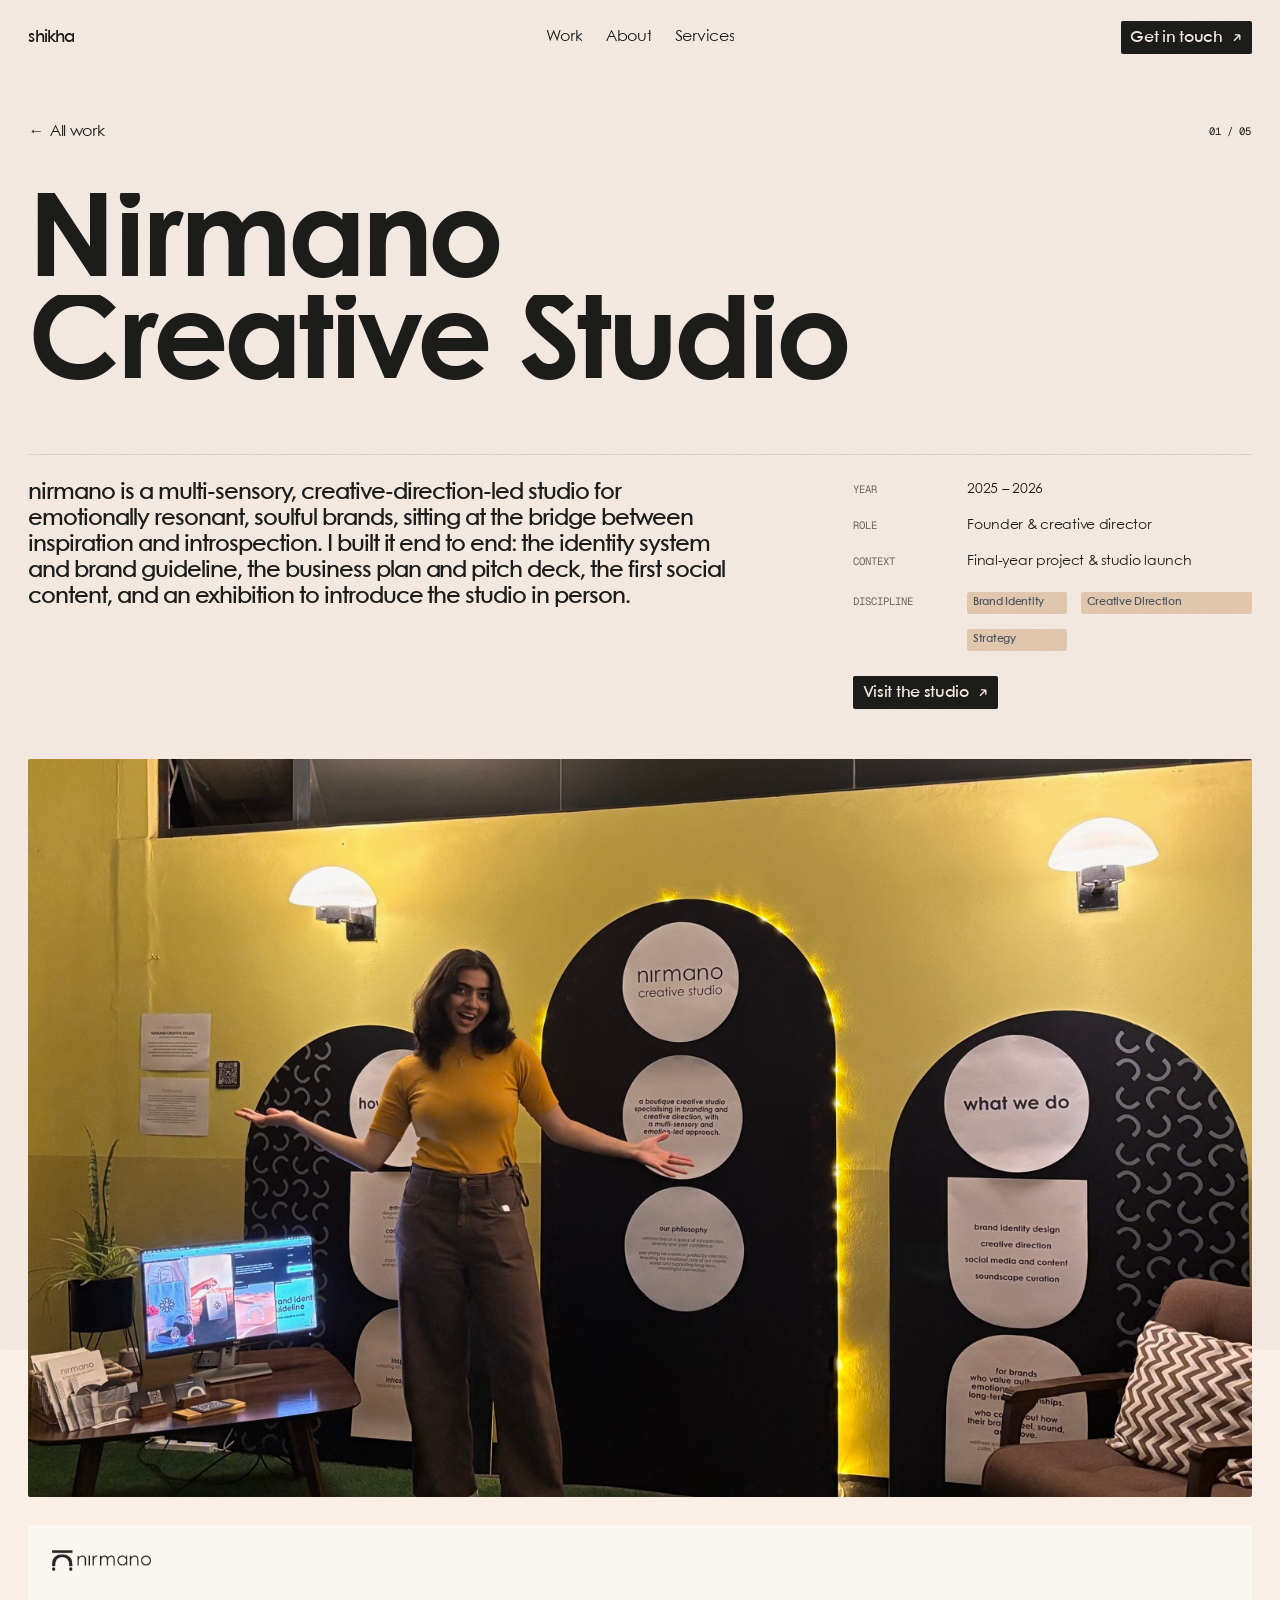
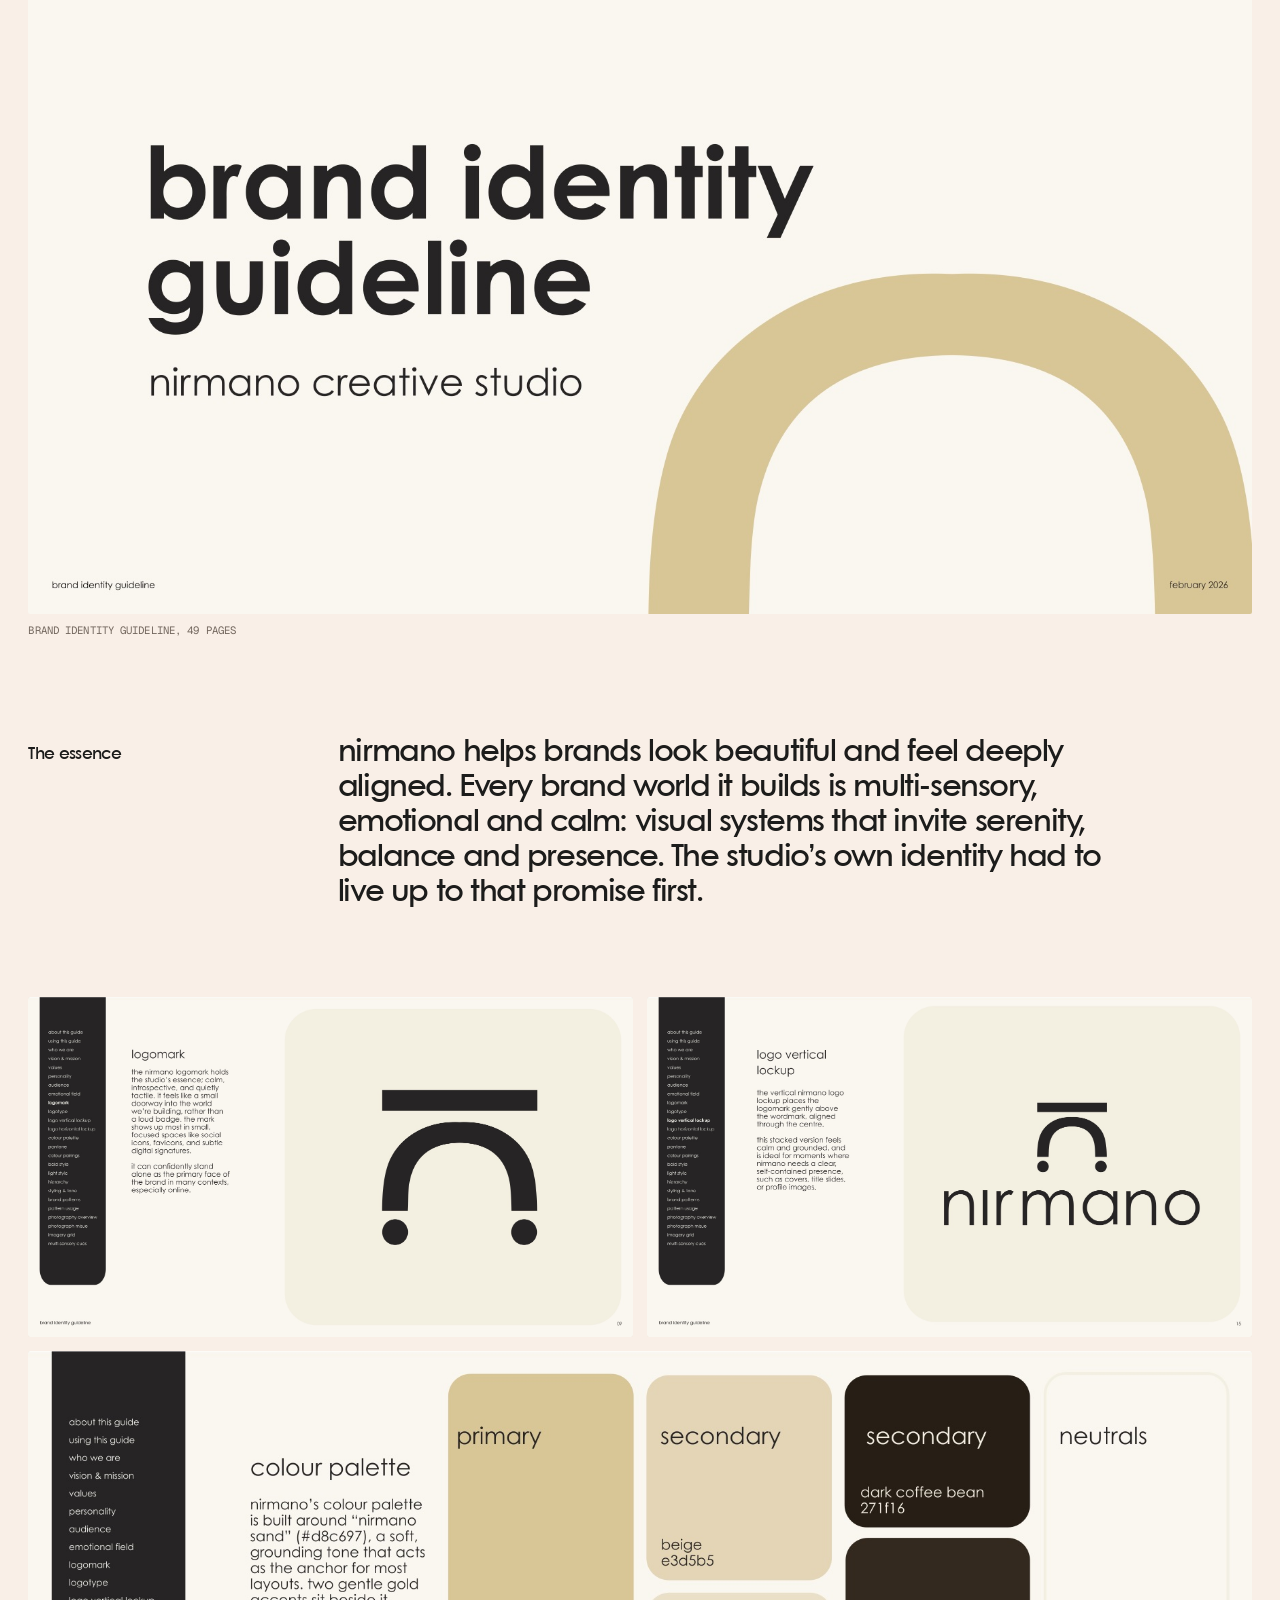
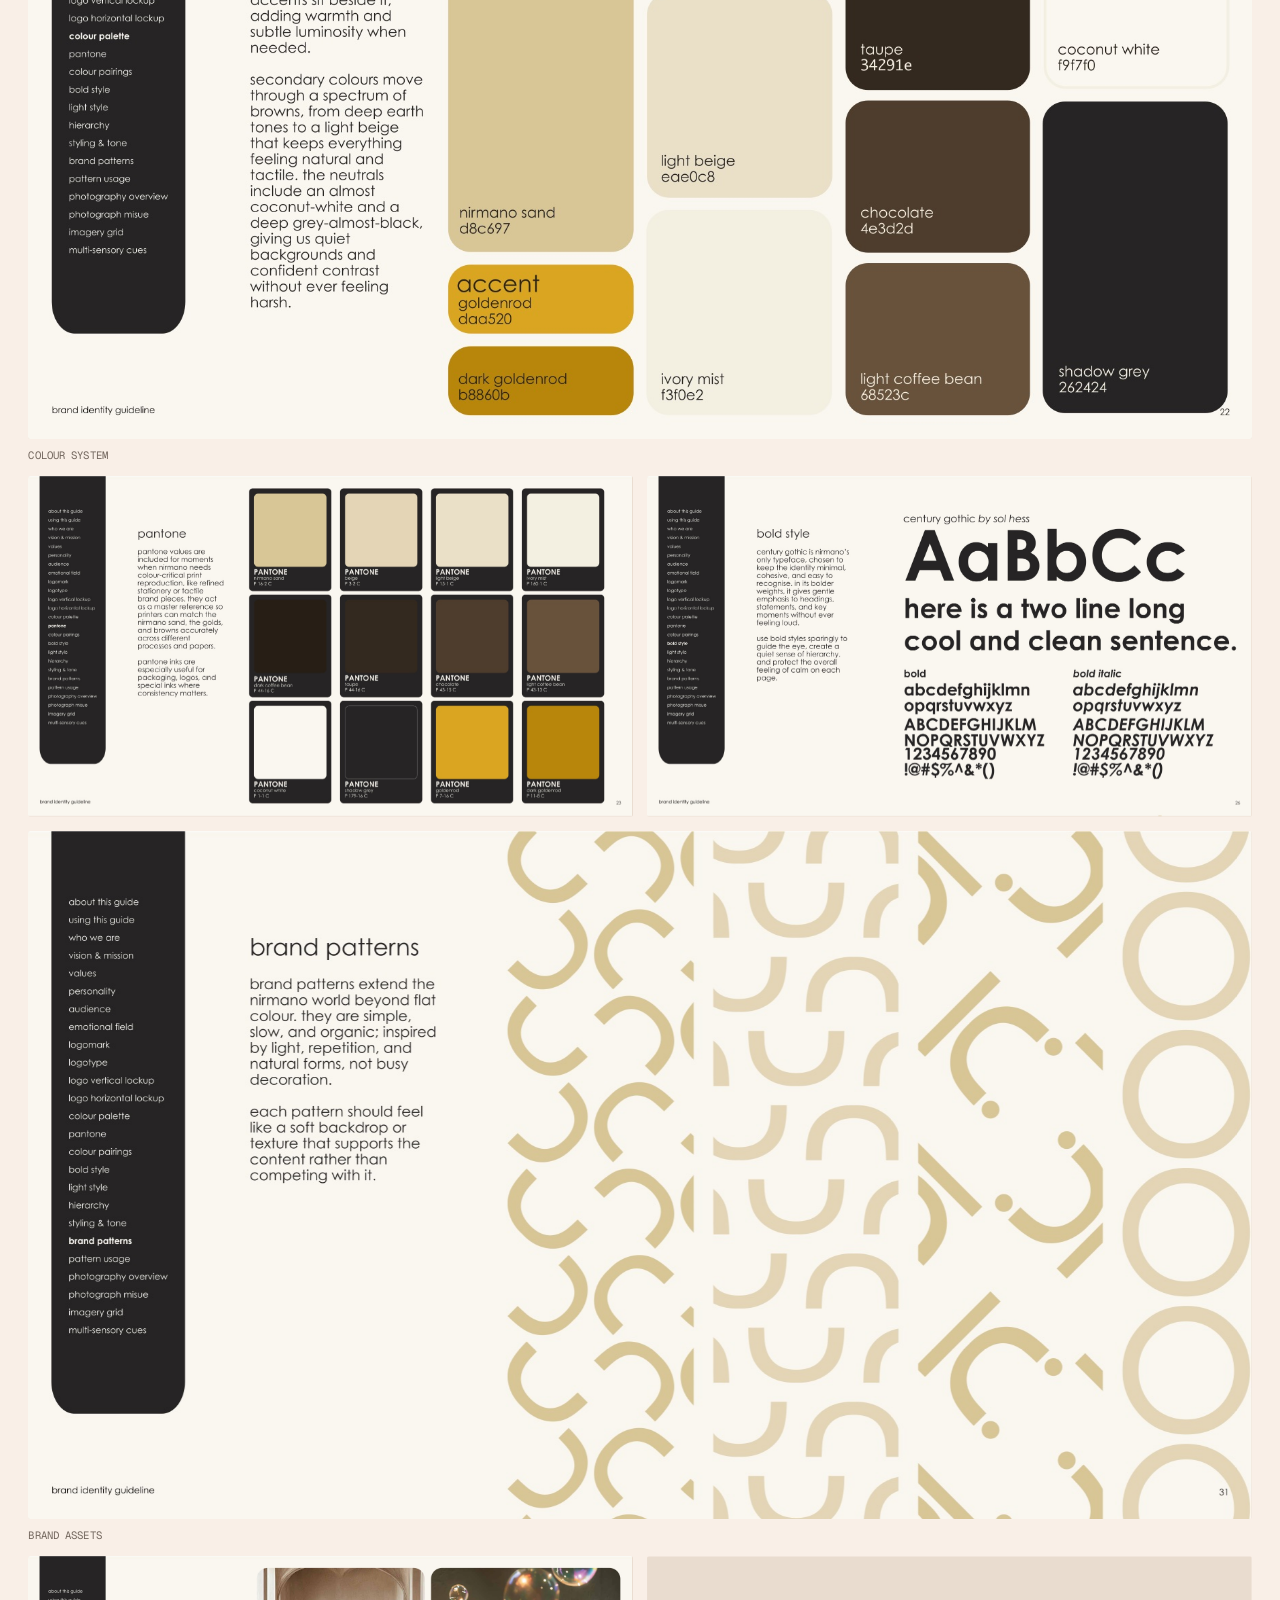
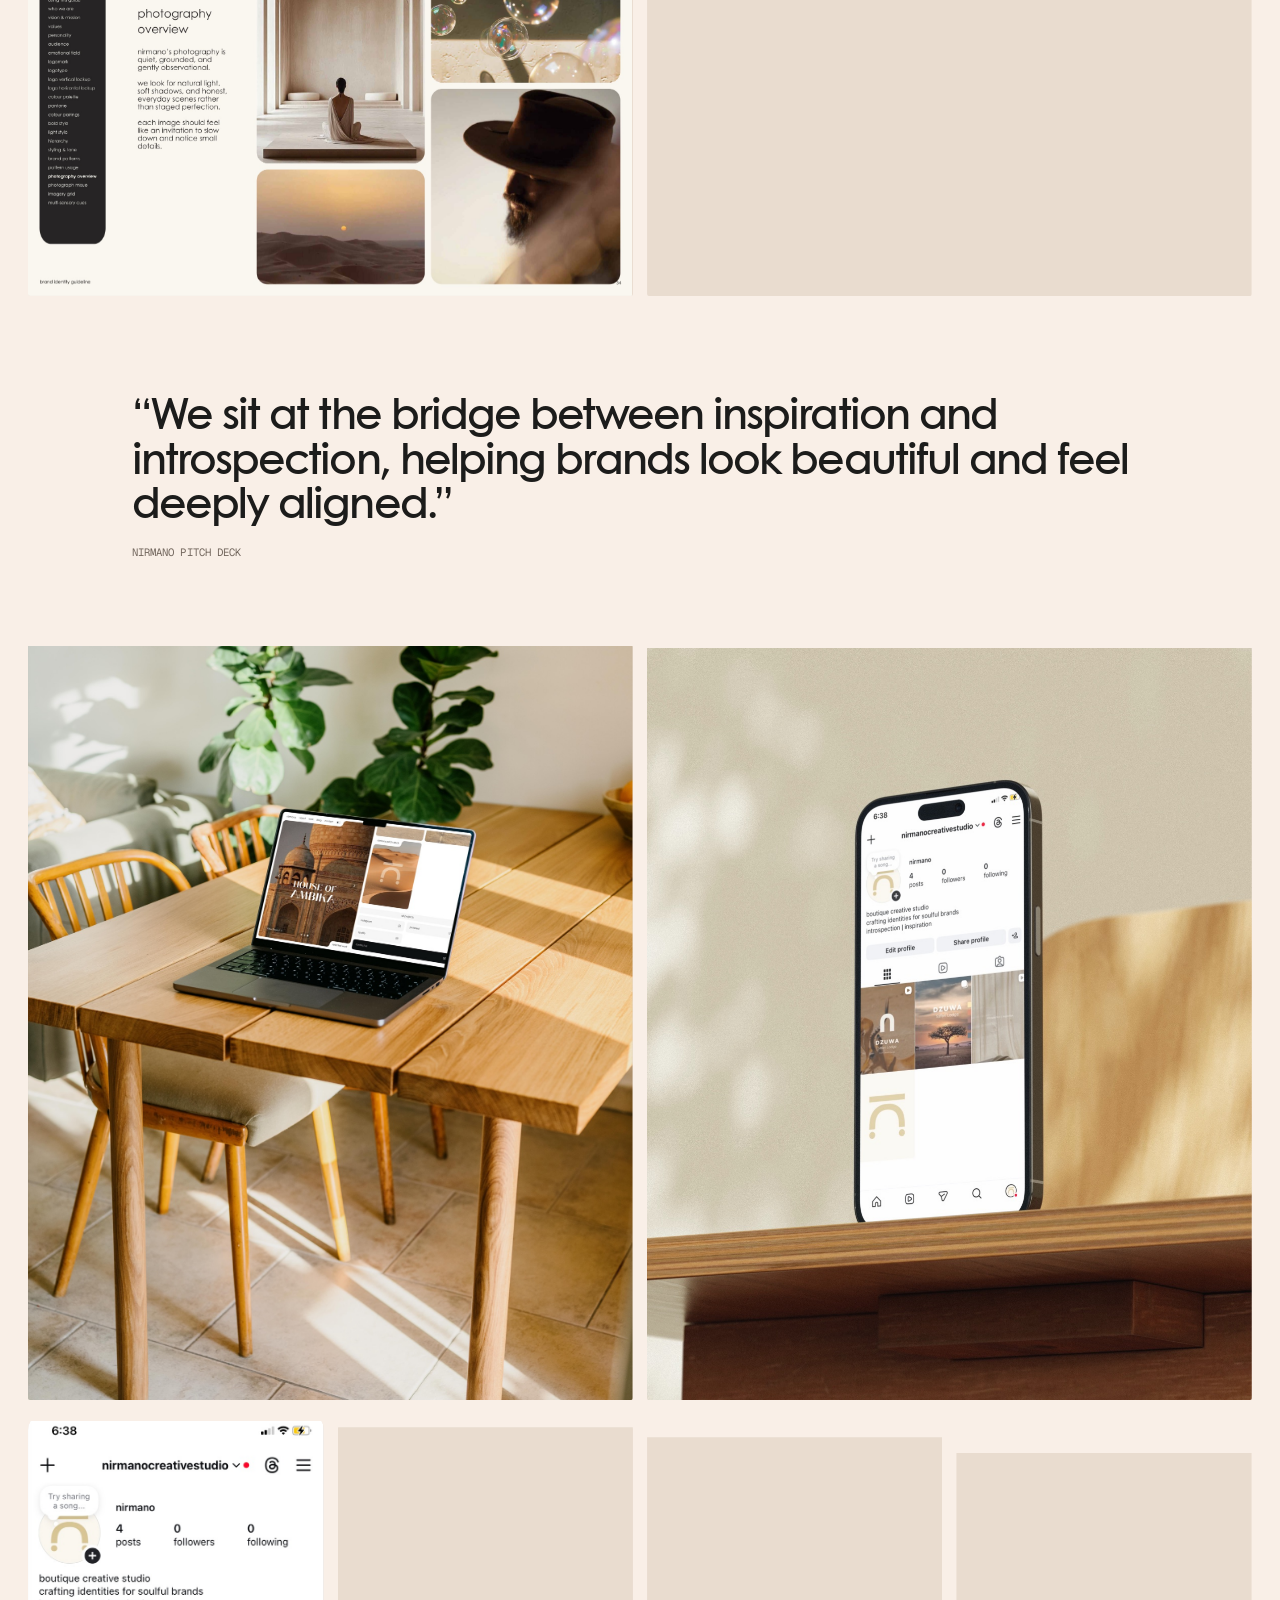
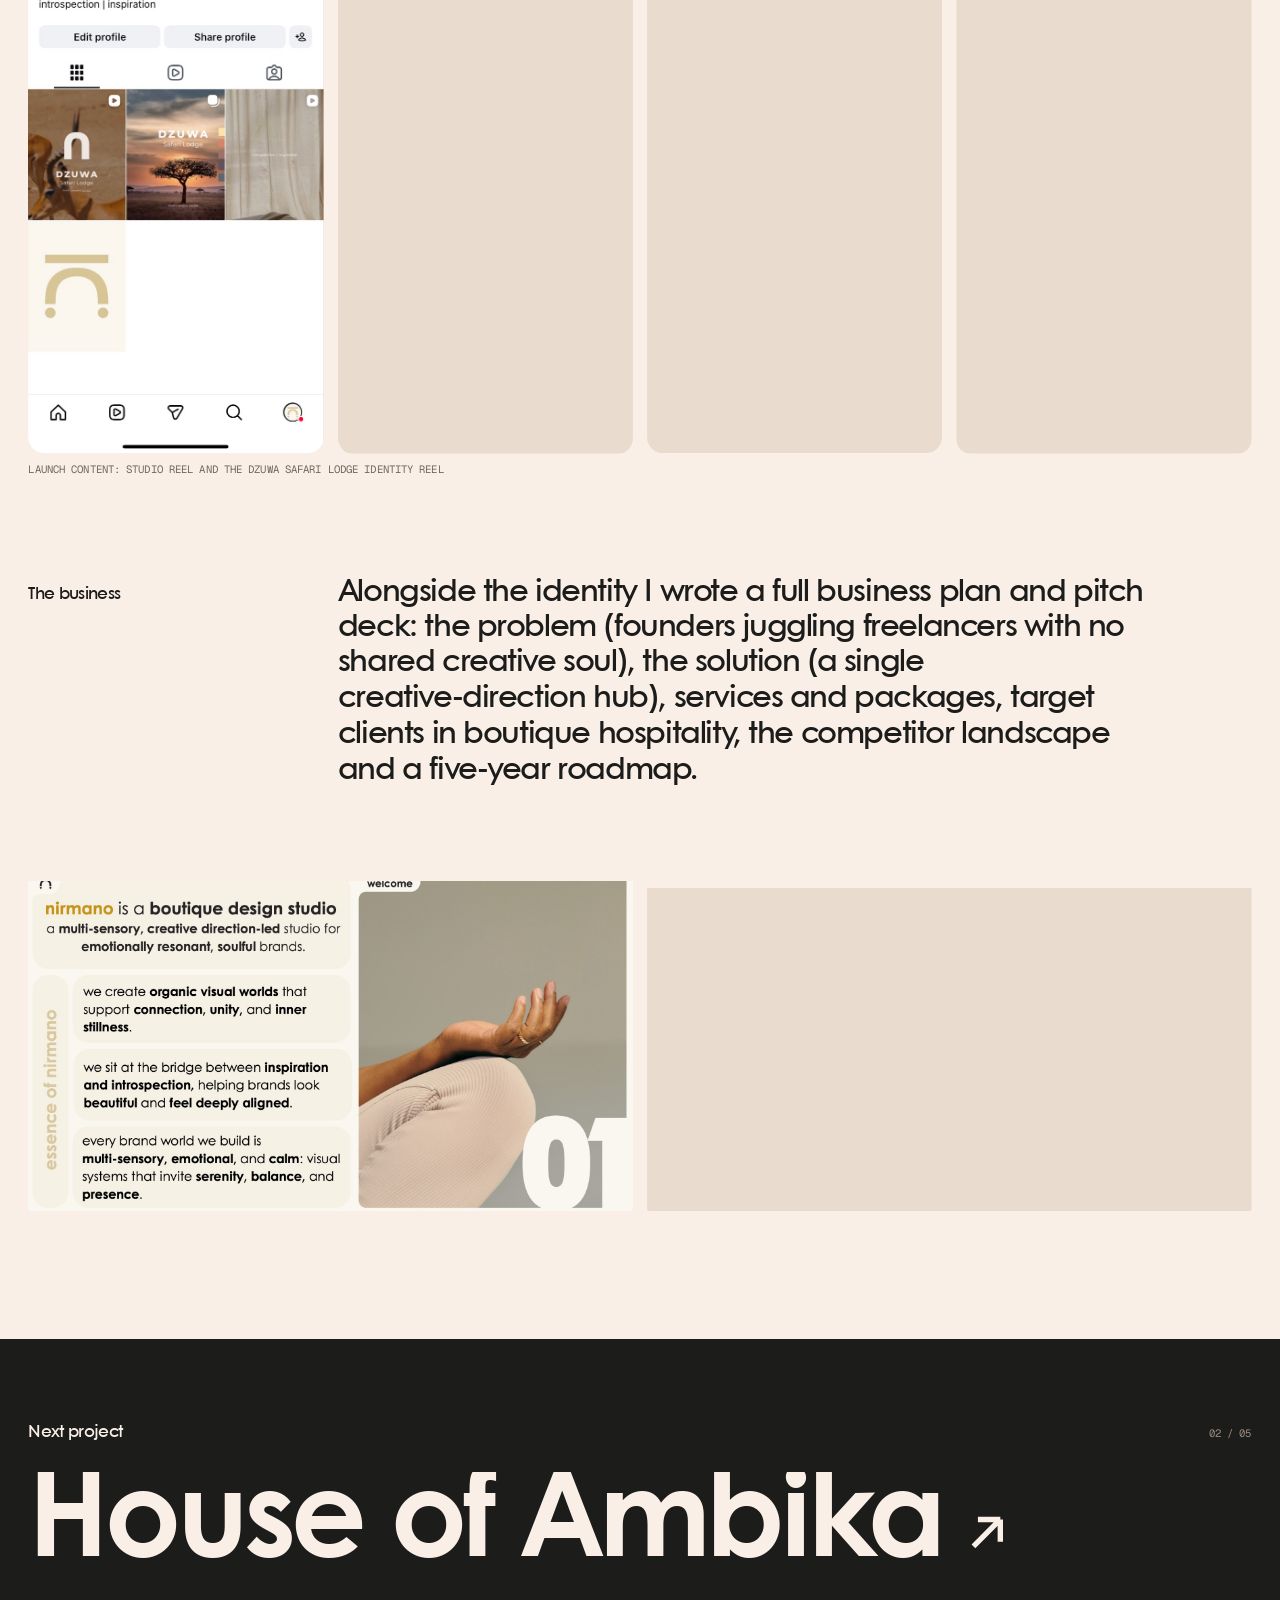
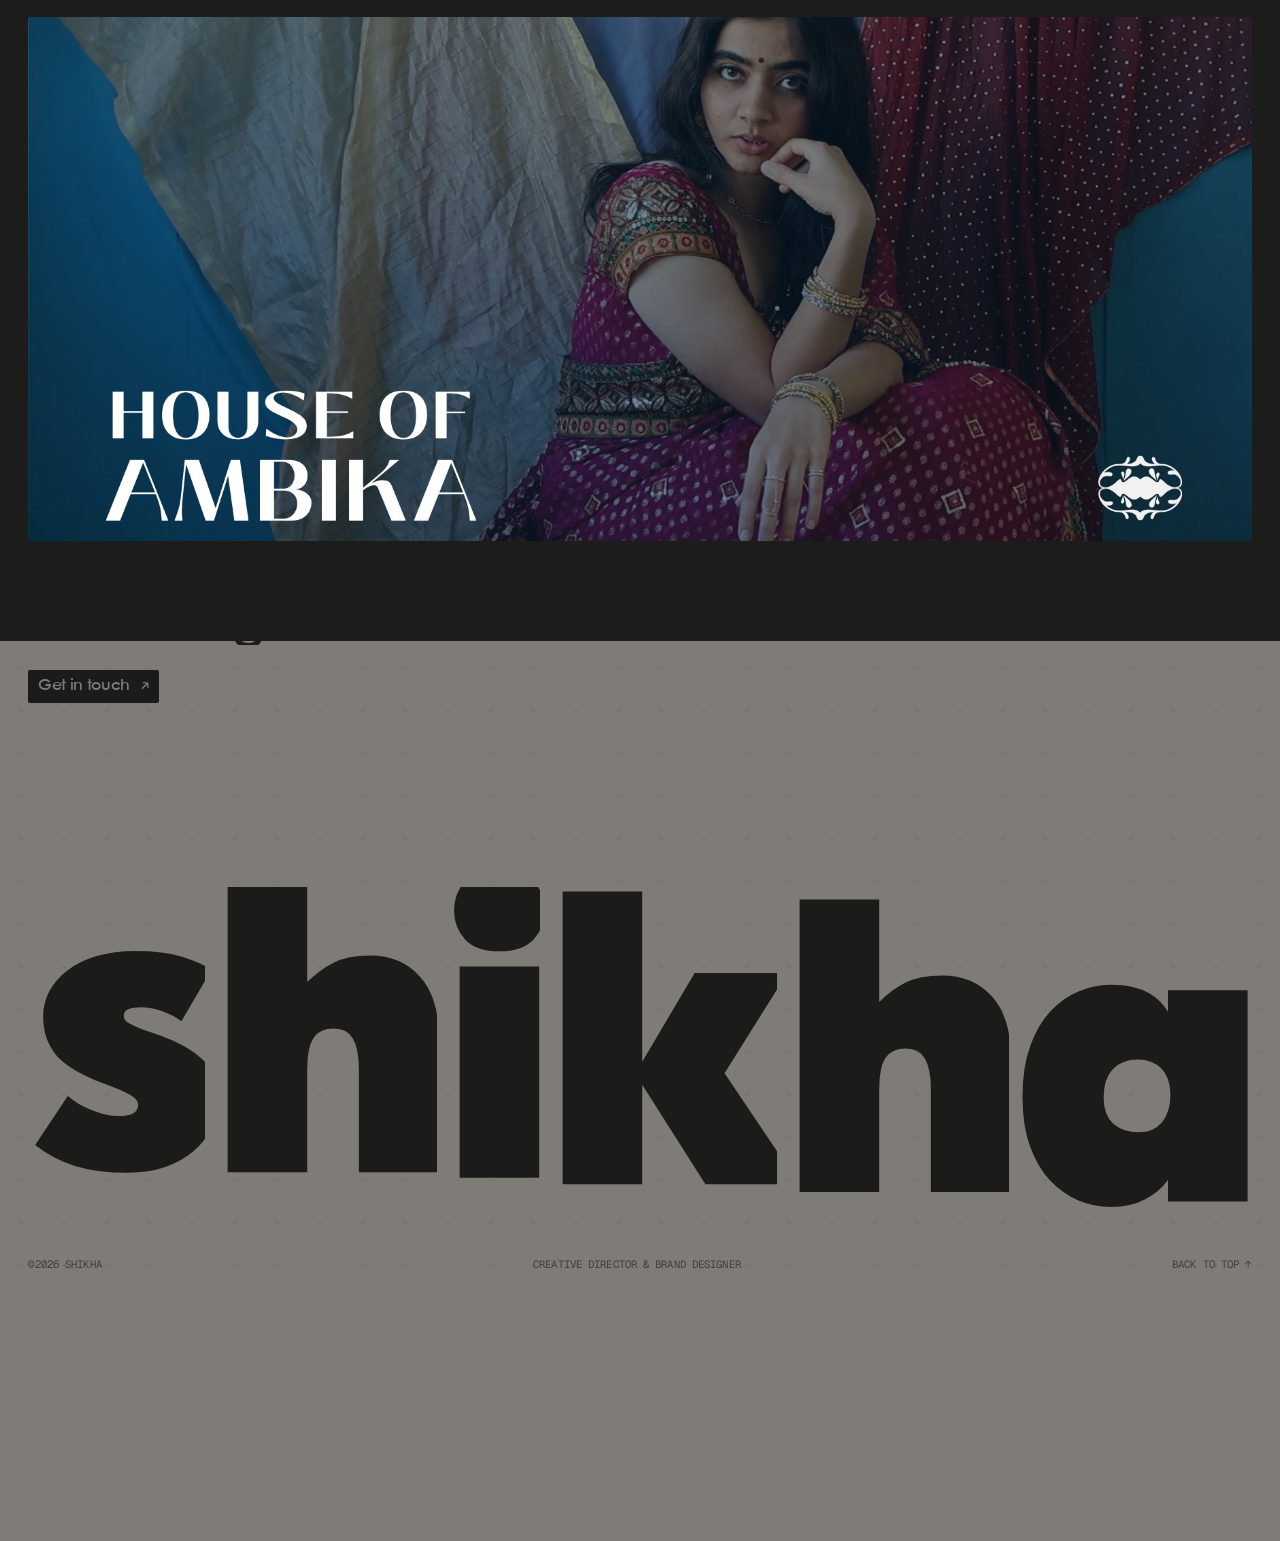
==== commit 1f78674b: "Switch to "shikha" wordmark, Century Gothic, new email - Name shown as lowercase "shikha" across her" ====
--- a/work.html
+++ b/work.html
@@ -14,7 +14,10 @@
   <link rel="apple-touch-icon" href="assets/apple-touch-icon.png">
   <link rel="preconnect" href="https://fonts.googleapis.com">
   <link rel="preconnect" href="https://fonts.gstatic.com" crossorigin>
-  <link href="https://fonts.googleapis.com/css2?family=Funnel+Display:wght@400..800&family=Geist+Mono:wght@400;500&family=Geist:wght@300..700&display=swap" rel="stylesheet">
+  <link href="https://fonts.googleapis.com/css2?family=Geist+Mono:wght@400;500&display=swap" rel="stylesheet">
+  <link rel="preload" href="assets/fonts/century-gothic-regular.ttf" as="font" type="font/ttf" crossorigin>
+  <link rel="preload" href="assets/fonts/century-gothic-semibold.ttf" as="font" type="font/ttf" crossorigin>
+  <link rel="preload" href="assets/fonts/century-gothic-black.ttf" as="font" type="font/ttf" crossorigin>
   <link rel="stylesheet" href="css/style.css">
   <script>document.documentElement.classList.add('js');</script>
 </head>
--- a/css/style.css
+++ b/css/style.css
@@ -1,6 +1,13 @@
 /* =====================================================================
    Shikha Jaswal: portfolio
    ===================================================================== */
+
+/* ---------- Fonts: Century Gothic Paneuropean (self-hosted) ---------- */
+@font-face { font-family: "Century Gothic Paneuropean"; src: url("../assets/fonts/century-gothic-regular.ttf") format("truetype"); font-weight: 400; font-style: normal; font-display: swap; }
+@font-face { font-family: "Century Gothic Paneuropean"; src: url("../assets/fonts/century-gothic-italic.ttf") format("truetype"); font-weight: 400; font-style: italic; font-display: swap; }
+@font-face { font-family: "Century Gothic Paneuropean"; src: url("../assets/fonts/century-gothic-semibold.ttf") format("truetype"); font-weight: 500 600; font-style: normal; font-display: swap; }
+@font-face { font-family: "Century Gothic Paneuropean"; src: url("../assets/fonts/century-gothic-bold.ttf") format("truetype"); font-weight: 700; font-style: normal; font-display: swap; }
+@font-face { font-family: "Century Gothic Paneuropean"; src: url("../assets/fonts/century-gothic-black.ttf") format("truetype"); font-weight: 800 900; font-style: normal; font-display: swap; }
 
 /* ---------- Tokens & fluid scaling ---------- */
 :root {
@@ -14,9 +21,9 @@
   --divider: #d9d9d9;
   --divider-dark: #34332f;
 
-  --font-sans: 'Geist', Arial, sans-serif;
+  --font-sans: "Century Gothic Paneuropean", "Century Gothic", Futura, "Avenir Next", Arial, sans-serif;
   --font-mono: 'Geist Mono', ui-monospace, Menlo, monospace;
-  --font-display: 'Funnel Display', 'Geist', Arial, sans-serif;
+  --font-display: "Century Gothic Paneuropean", "Century Gothic", Futura, Arial, sans-serif;
 
   --ease-out: cubic-bezier(.16, 1, .3, 1);
   --ease-in-out: cubic-bezier(.76, 0, .24, 1);
@@ -43,7 +50,7 @@
 body {
   font-family: var(--font-sans);
   font-size: var(--size-font);
-  font-weight: 500;
+  font-weight: 400;
   line-height: 1.4;
   color: var(--dark-bg);
   background: var(--light-bg);
@@ -126,7 +133,7 @@
 .loader { position: fixed; inset: 0; z-index: 150; pointer-events: none; }
 .loader__bg { position: absolute; inset: 0; background: var(--light-bg); }
 .loader__inner { position: absolute; inset: 0; display: grid; place-items: center; }
-.loader__word { grid-area: 1 / 1; font-family: var(--font-display); font-weight: 700; font-size: 3.2em; letter-spacing: -.045em; line-height: 1; visibility: hidden; }
+.loader__word { grid-area: 1 / 1; font-family: var(--font-display); font-weight: 900; font-size: 3.2em; letter-spacing: -.045em; line-height: 1; visibility: hidden; }
 .loader__bar { position: absolute; left: var(--gutter); right: var(--gutter); bottom: 2em; height: 1px; background: rgba(28,28,27,.12); }
 .loader__progress { height: 100%; background: var(--dark-bg); transform: scaleX(0); transform-origin: left; }
 .loader.is-done { display: none; }
@@ -178,7 +185,7 @@
 .hero__scroll { color: var(--p-dark); }
 
 .bigname {
-  font-family: var(--font-display); font-weight: 700; letter-spacing: -.055em; line-height: .78;
+  font-family: var(--font-display); font-weight: 900; letter-spacing: -.055em; line-height: .78;
   white-space: nowrap; display: flex; justify-content: space-between; gap: .25em;
   font-size: 15vw; /* refined by JS to fit the width exactly */
   padding-top: .06em;
